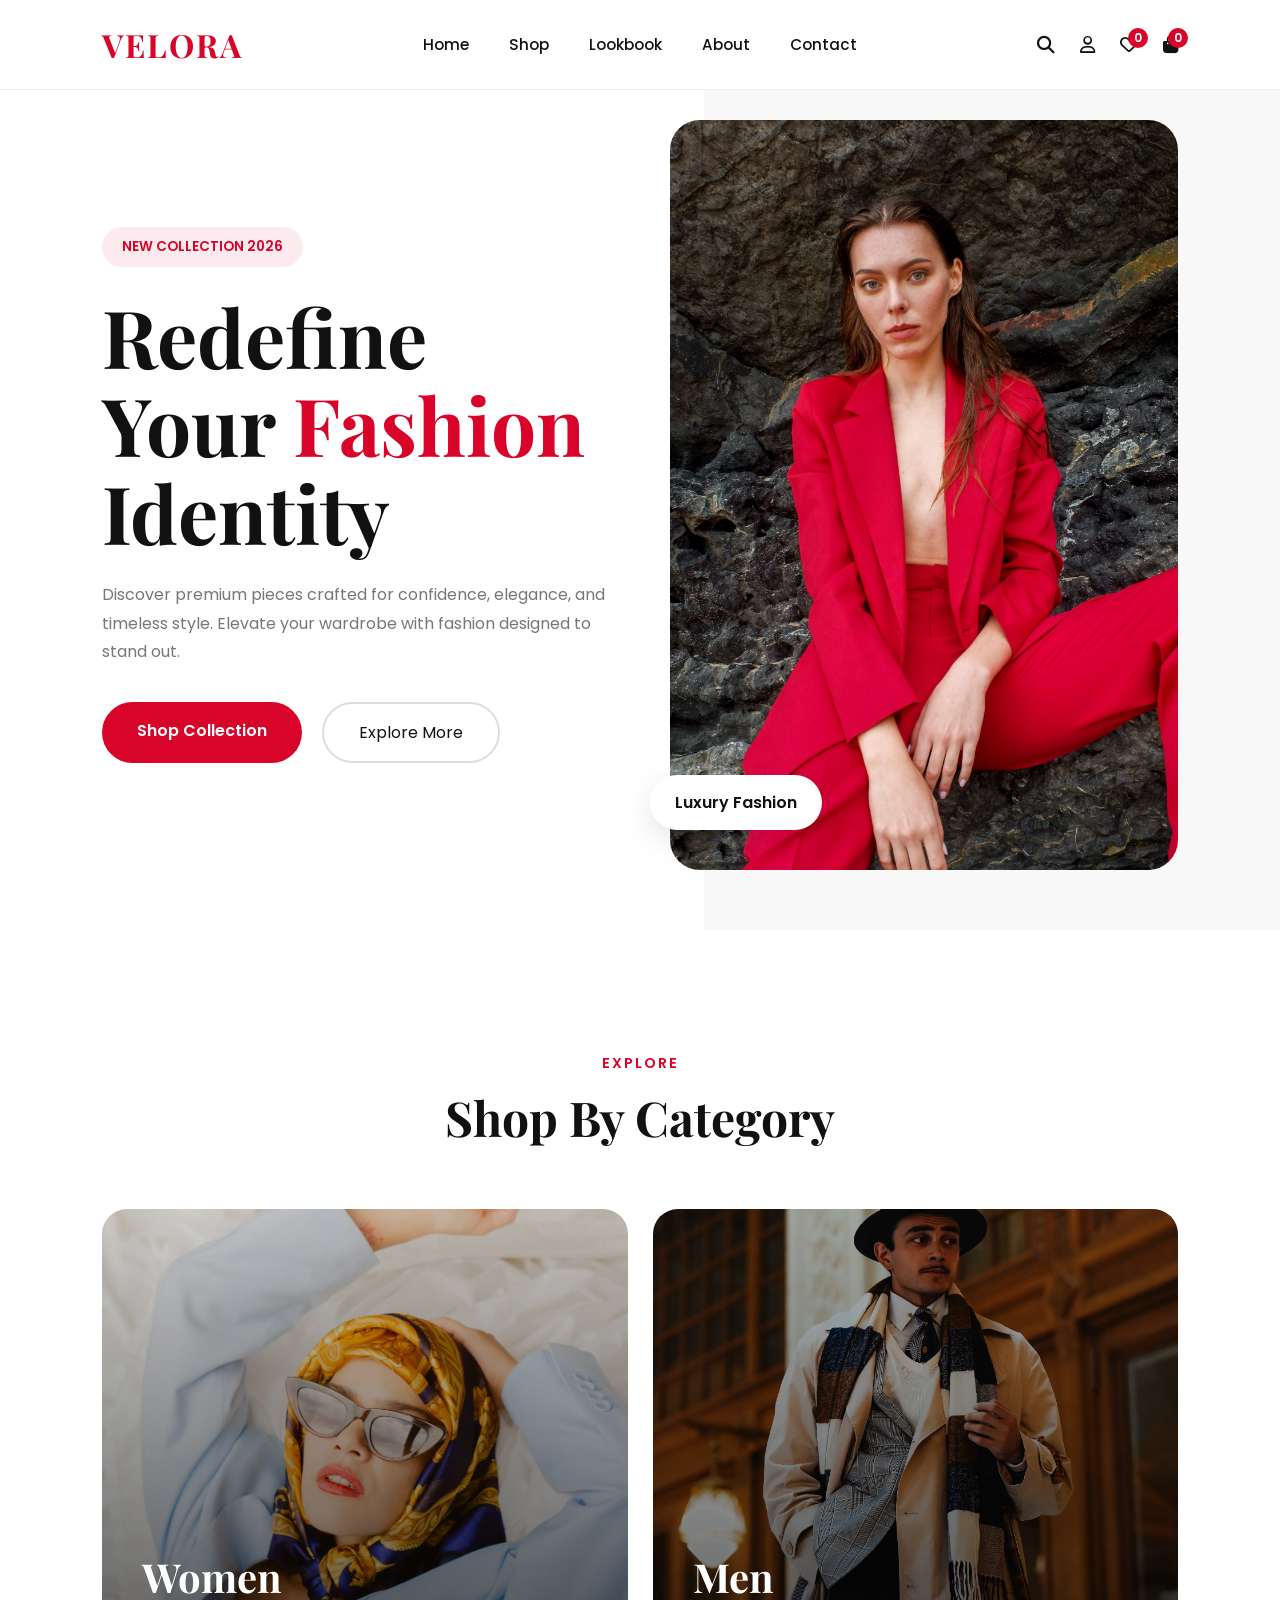
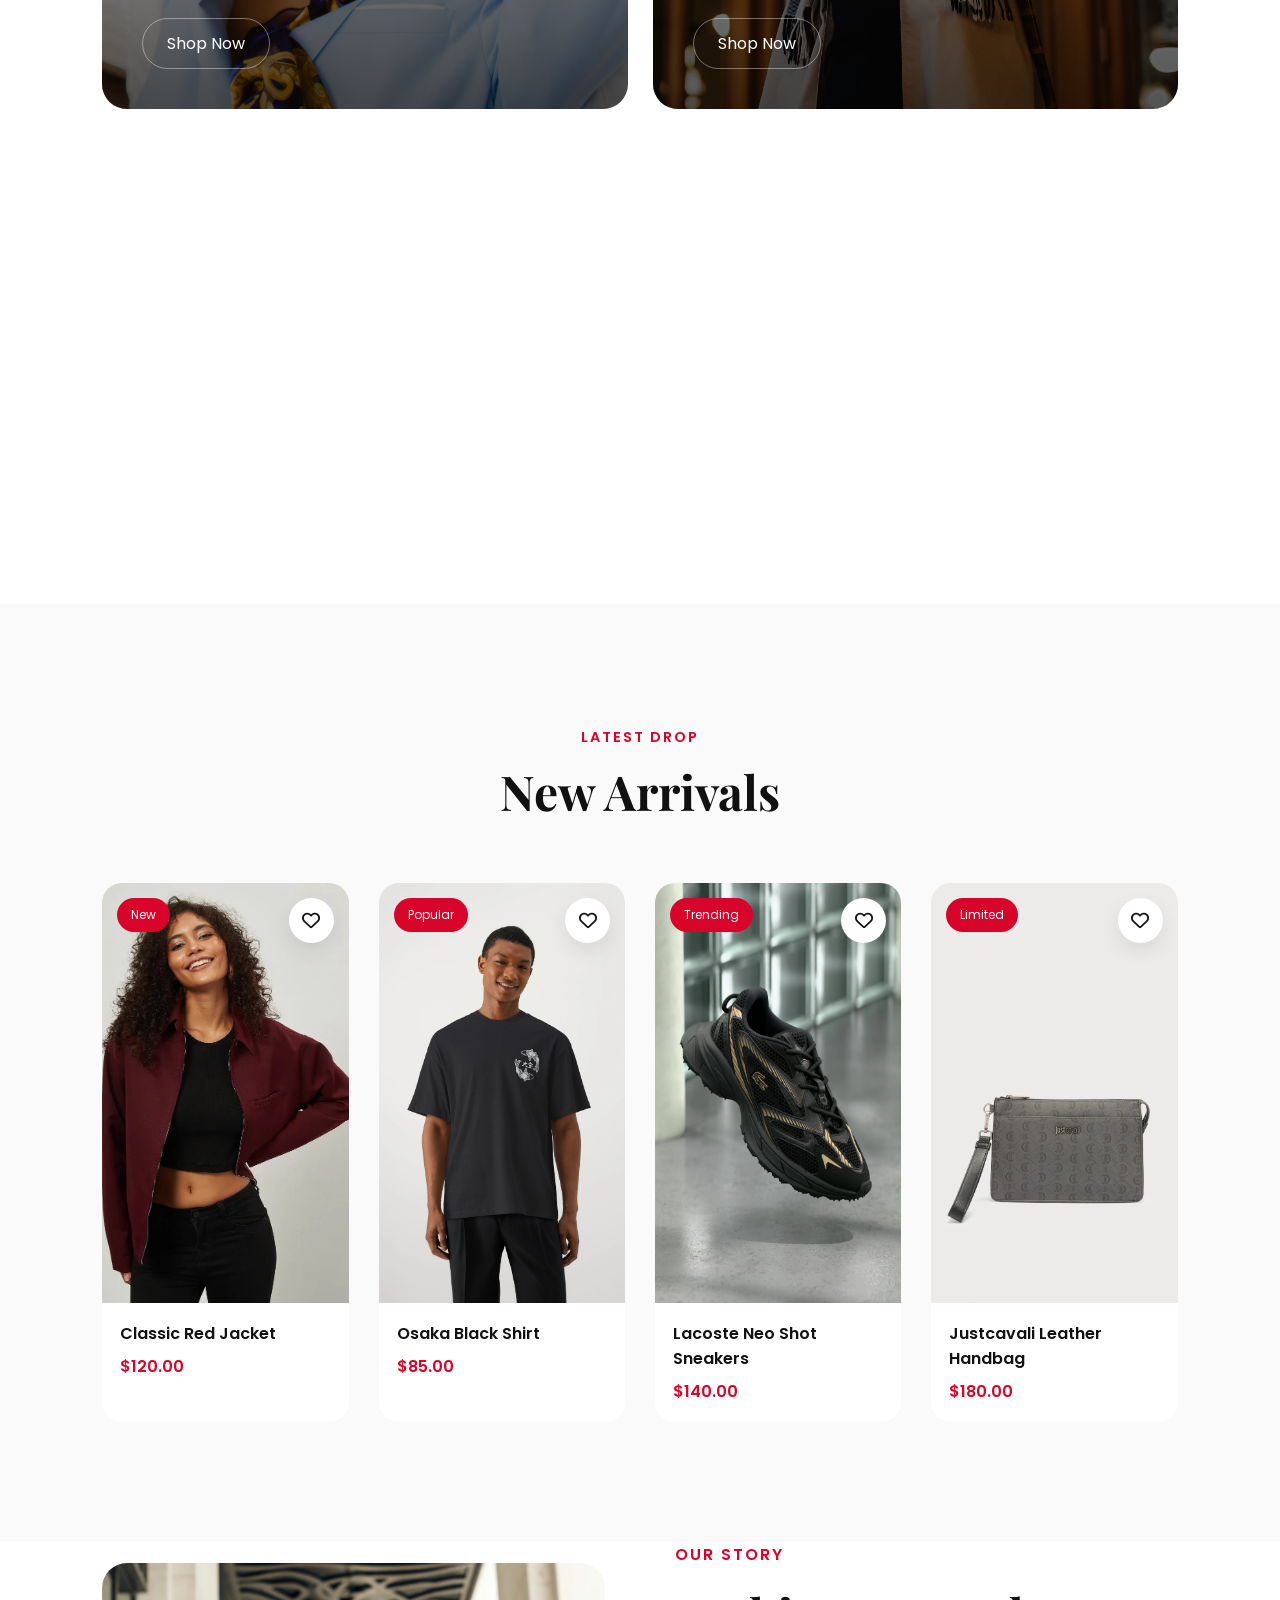
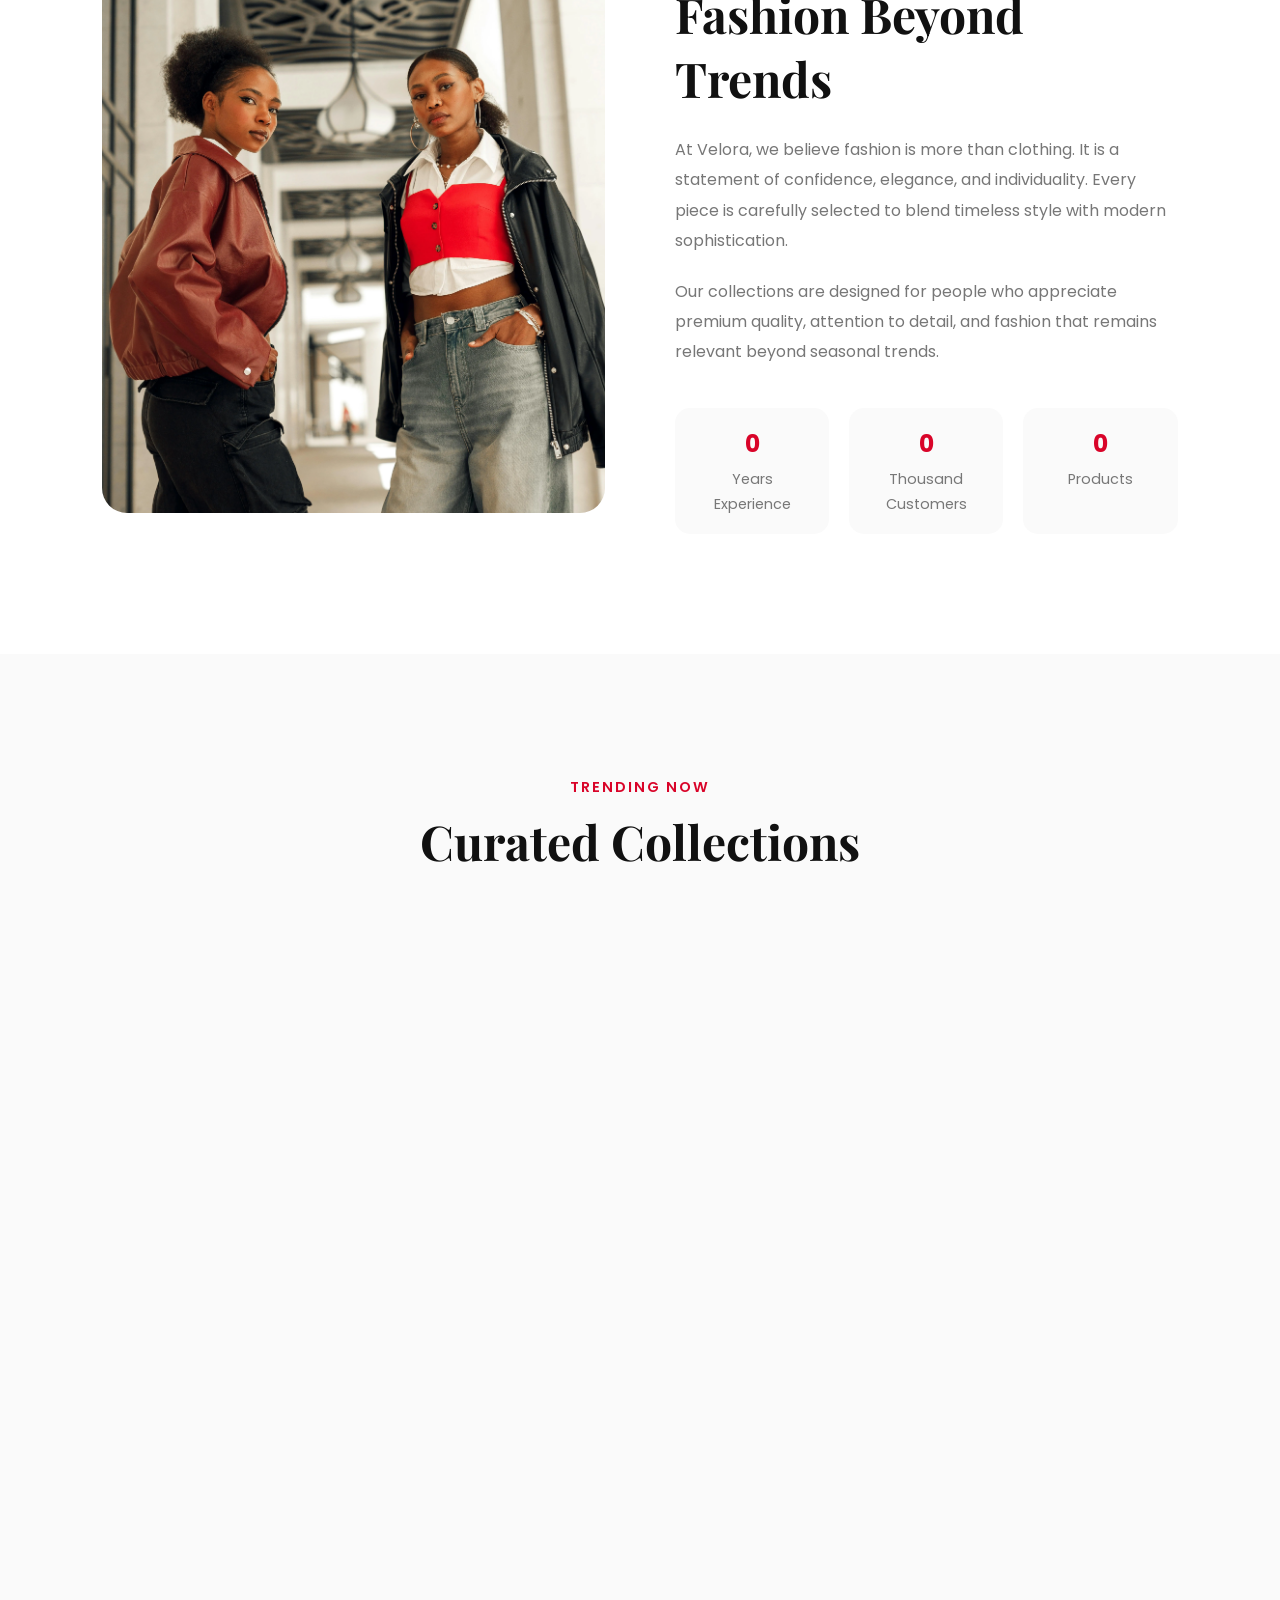
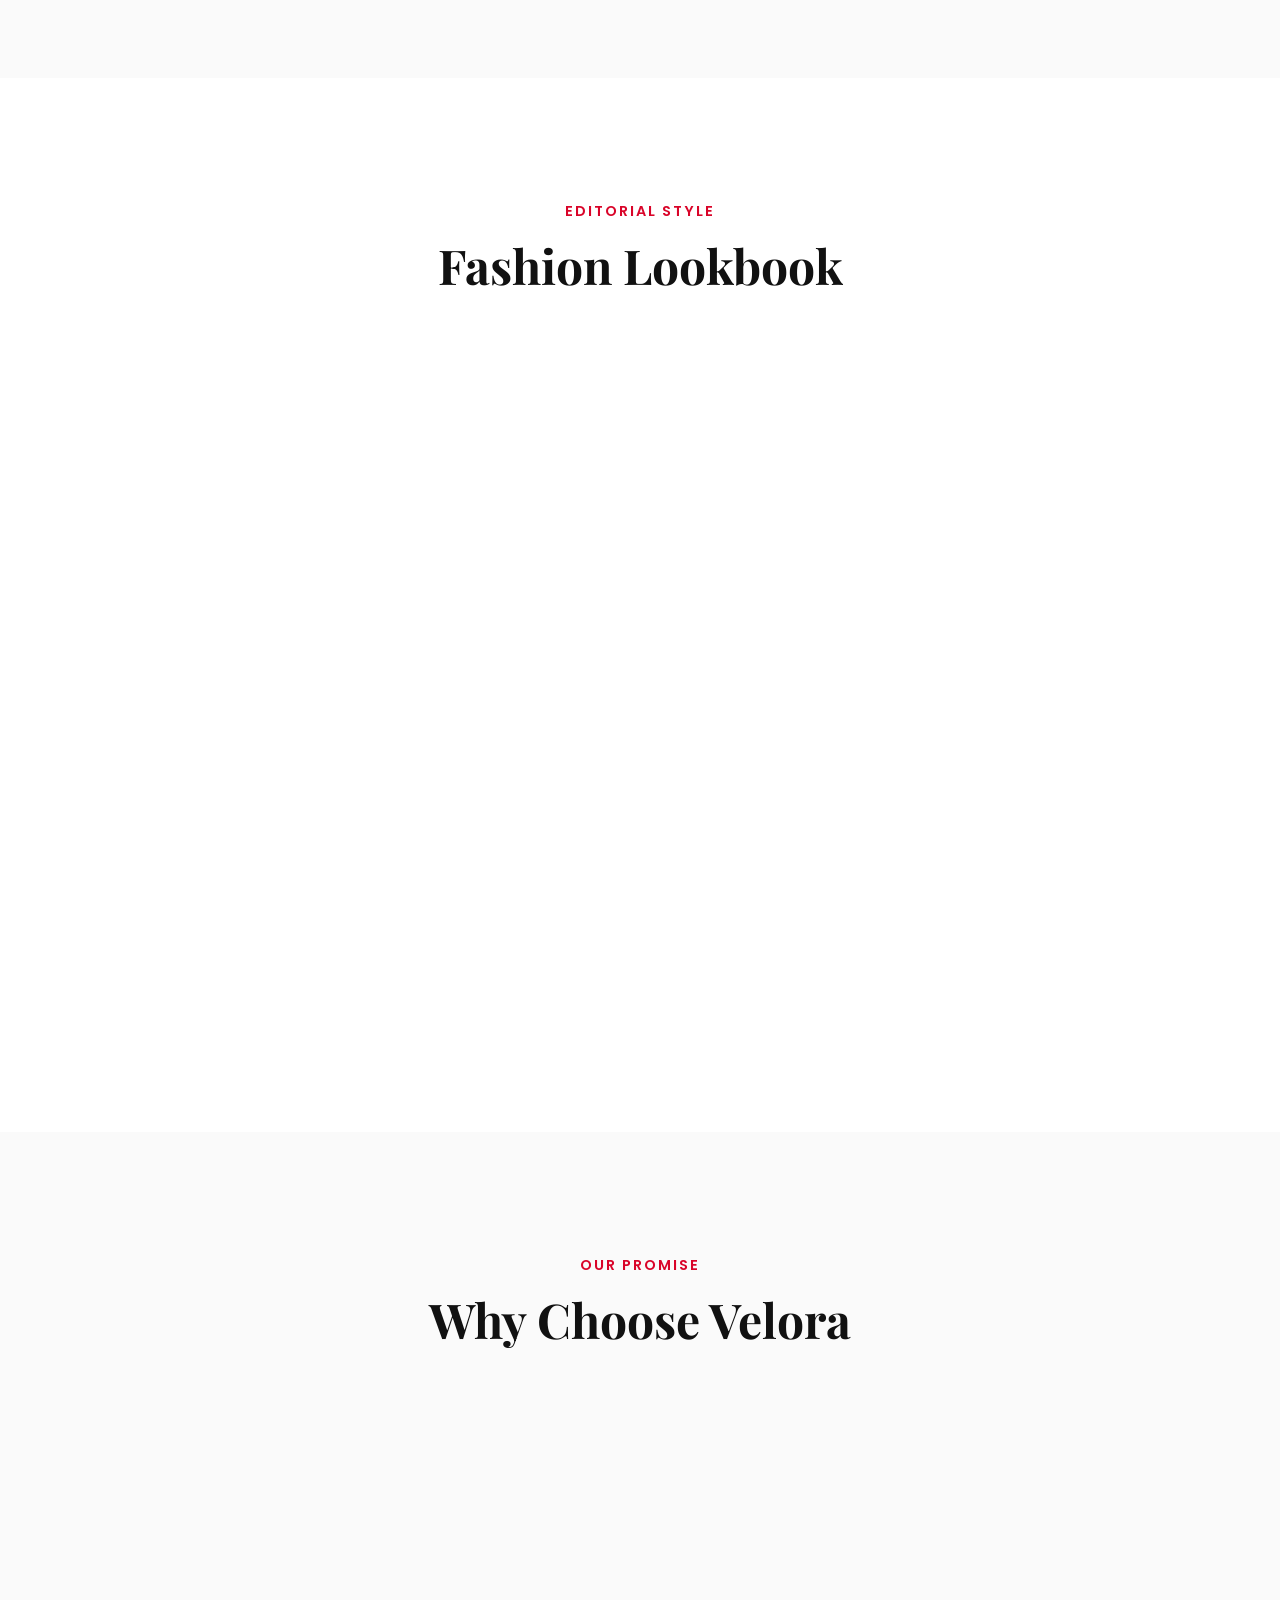
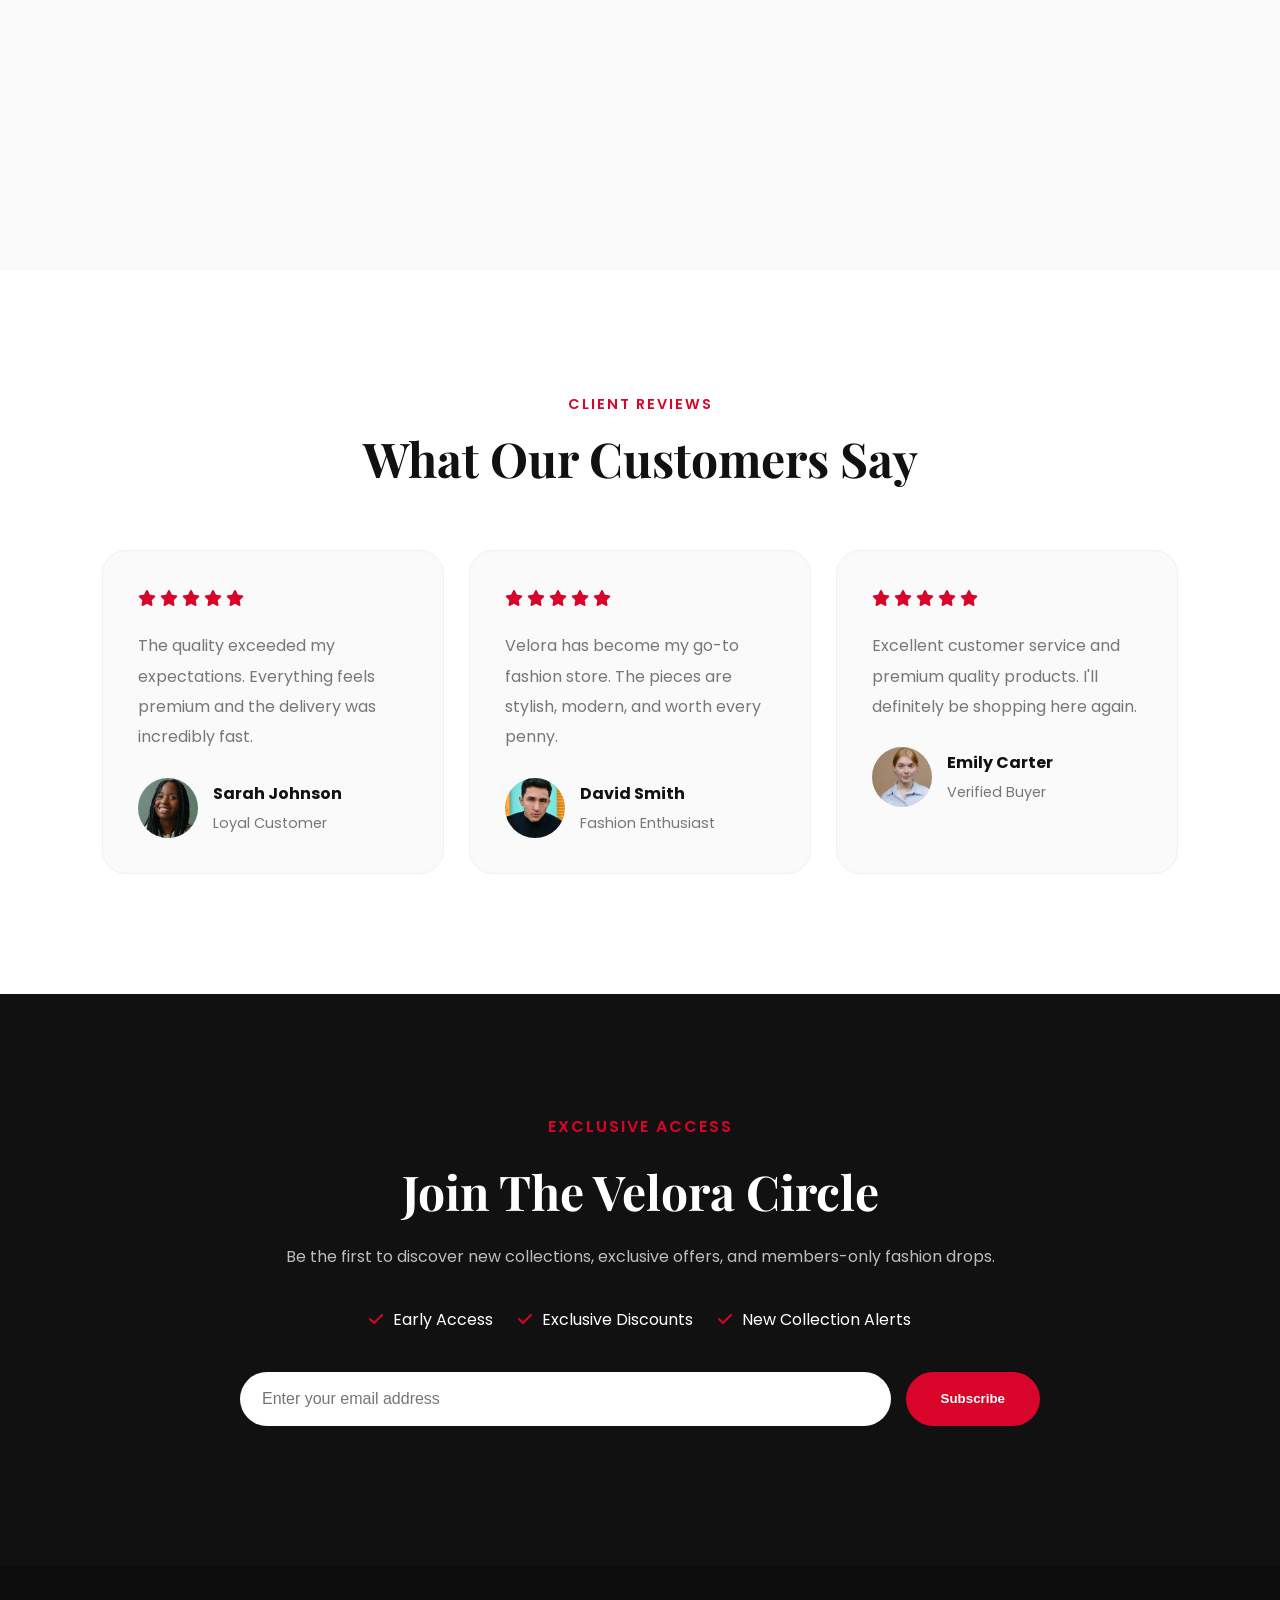
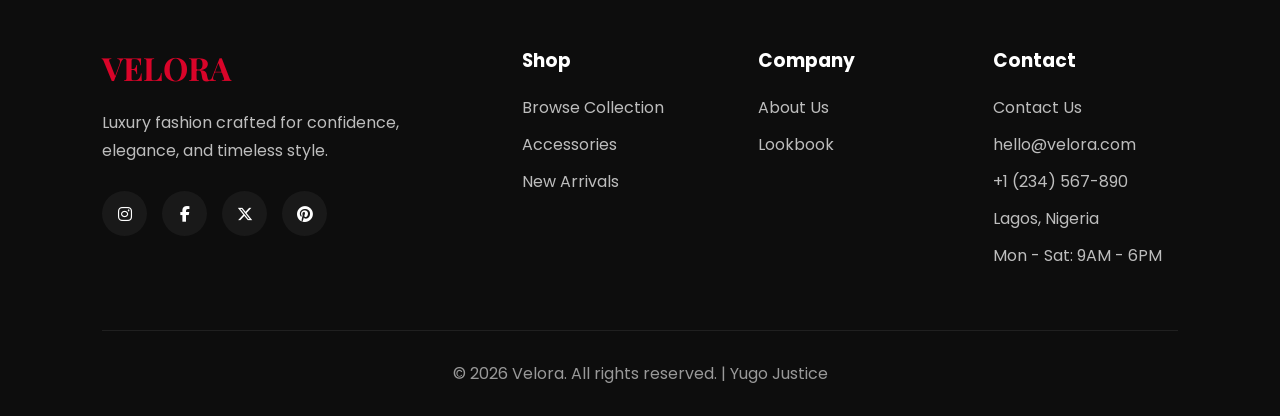
==== index.html @ 735a6b52 "first commit" ====
<!doctype html>
<html lang="en">
  <head>
    <meta charset="UTF-8" />
    <meta name="viewport" content="width=device-width, initial-scale=1.0" />

    <title>VELORA</title>

    <!-- FAVICON -->
    <link rel="icon" type="image/png" href="images/vel.png" />

    <!-- Google Fonts -->
    <link
      href="https://fonts.googleapis.com/css2?family=Playfair+Display:wght@500;700&family=Poppins:wght@300;400;500;600&display=swap"
      rel="stylesheet"
    />

    <!-- Font Awesome -->
    <link
      rel="stylesheet"
      href="https://cdnjs.cloudflare.com/ajax/libs/font-awesome/6.5.1/css/all.min.css"
    />

    <link rel="stylesheet" href="style.css" />
  </head>
  <body>
    <!-- =====================================================================================
         NAVBAR
    ===================================================================================== -->

    <nav class="navbar">
      <div class="logo">VELORA</div>

      <!-- MOBILE ACTIONS -->
      <div class="mobile-actions">
        <a href="account.html" id="mobileAccountLink">
          <i class="fa-regular fa-user"></i>
        </a>

        <a href="cart.html" class="cart-icon-wrapper">
          <i class="fa-solid fa-bag-shopping"></i>
          <span id="mobileCartCount">0</span>
        </a>

        <div class="menu-btn">
          <i class="fa-solid fa-bars"></i>
        </div>
      </div>

      <!-- NAV LINKS -->
      <ul class="nav-links">
        <li><a href="index.html">Home</a></li>

        <li><a href="shop.html">Shop</a></li>

        <li><a href="lookbook.html">Lookbook</a></li>

        <li><a href="about.html">About</a></li>

        <li><a href="contact.html">Contact</a></li>

        <!-- MOBILE ONLY ICONS -->
        <li class="mobile-icons">
          <button class="mobile-search-btn">
            <i class="fa-solid fa-search"></i>
          </button>

          <a href="wishlist.html" class="wishlist-icon-wrapper">
            <i class="fa-regular fa-heart"></i>
            <span id="mobileWishlistCount">0</span>
          </a>
        </li>
      </ul>

      <!-- DESKTOP ICONS -->
      <div class="nav-icons">
        <i class="fa-solid fa-search search-btn"></i>

        <a href="account.html" id="desktopAccountLink">
          <i class="fa-regular fa-user"></i>
        </a>

        <a href="wishlist.html" class="wishlist-icon-wrapper">
          <i class="fa-regular fa-heart"></i>

          <span id="wishlistCount">0</span>
        </a>

        <a href="cart.html" class="cart-icon-wrapper">
          <i class="fa-solid fa-bag-shopping"></i>

          <span id="desktopCartCount">0</span>
        </a>
      </div>
    </nav>

    <!-- Hero Section ----------------------------------------------------------------------------------->
    <section class="hero">
      <div class="hero-content">
        <span class="hero-tag"> NEW COLLECTION 2026 </span>

        <h1>
          Redefine Your
          <span>Fashion</span>
          Identity
        </h1>

        <p>
          Discover premium pieces crafted for confidence, elegance, and timeless
          style. Elevate your wardrobe with fashion designed to stand out.
        </p>

        <div class="hero-buttons">
          <a href="shop.html" class="shop-btn"> Shop Collection </a>

          <a href="lookbook.html" class="explore-btn"> Explore More </a>
        </div>
      </div>

      <div class="hero-image">
        <img src="images/hero.webp" alt="Fashion Model" />

        <div class="hero-badge">Luxury Fashion</div>
      </div>
    </section>

    <!-- ================================================================================================
     SHOP BY CATEGORY SECTION
=========================== -->

    <section class="categories">
      <div class="section-title">
        <span>EXPLORE</span>

        <h2>Shop By Category</h2>
      </div>

      <div class="category-grid">
        <div class="category-card large">
          <img src="images/women.webp" alt="Women" loading="lazy" />

          <div class="overlay">
            <h3>Women</h3>
            <a href="shop.html">Shop Now</a>
          </div>
        </div>

        <div class="category-card large">
          <img src="images/men.webp" alt="Men" loading="lazy" />

          <div class="overlay">
            <h3>Men</h3>
            <a href="shop.html">Shop Now</a>
          </div>
        </div>

        <div class="category-card wide">
          <img src="images/accessories.webp" alt="Accessories" loading="lazy" />

          <div class="overlay">
            <h3>Accessories</h3>
            <a href="shop.html">Discover</a>
          </div>
        </div>
      </div>
    </section>

    <!-- =========================================================================================================
     NEW ARRIVALS SECTION
=========================== -->

    <section class="new-arrivals">
      <div class="section-title">
        <span>LATEST DROP</span>

        <h2>New Arrivals</h2>
      </div>

      <div class="products-grid">
        <!-- PRODUCT 1 -->

        <div class="product-card">
          <div class="product-images">
            <span class="product-tag">New</span>

            <div
              class="wishlist"
              data-id="1"
              data-name="Classic Red Jacket"
              data-price="$120"
              data-image="images/product1.webp"
            >
              <i class="fa-regular fa-heart"></i>
            </div>

            <img src="images/product1.webp" alt="" loading="lazy" />

            <a href="product.html?id=1" class="quick-view"> Quick View </a>
          </div>

          <div class="product-info">
            <h3>Classic Red Jacket</h3>

            <p>$120.00</p>
          </div>
        </div>

        <!-- PRODUCT 2 -->

        <div class="product-card">
          <div class="product-images">
            <span class="product-tag">Popular</span>

            <div
              class="wishlist"
              data-id="2"
              data-name="Osaka Black Shirt"
              data-price="$85"
              data-image="images/product2.webp"
            >
              <i class="fa-regular fa-heart"></i>
            </div>
            <img src="images/product2.webp" alt="" loading="lazy" />

            <a href="product.html?id=2" class="quick-view"> Quick View </a>
          </div>

          <div class="product-info">
            <h3>Osaka Black Shirt</h3>

            <p>$85.00</p>
          </div>
        </div>

        <!-- PRODUCT 3 -->

        <div class="product-card">
          <div class="product-images">
            <span class="product-tag">Trending</span>

            <div
              class="wishlist"
              data-id="3"
              data-name="Lacoste Neo Shot Sneakers"
              data-price="$140"
              data-image="images/product3.webp"
            >
              <i class="fa-regular fa-heart"></i>
            </div>

            <img src="images/product3.webp" alt="" loading="lazy" />

            <a href="product.html?id=3" class="quick-view"> Quick View </a>
          </div>

          <div class="product-info">
            <h3>Lacoste Neo Shot Sneakers</h3>

            <p>$140.00</p>
          </div>
        </div>

        <!-- PRODUCT 4 -->

        <div class="product-card">
          <div class="product-images">
            <span class="product-tag">Limited</span>

            <div
              class="wishlist"
              data-id="4"
              data-name="Justcavali Leather Handbag"
              data-price="$145"
              data-image="images/product4.webp"
            >
              <i class="fa-regular fa-heart"></i>
            </div>

            <img src="images/product4.webp" alt="" loading="lazy" />

            <a href="product.html?id=4" class="quick-view"> Quick View </a>
          </div>

          <div class="product-info">
            <h3>Justcavali Leather Handbag</h3>

            <p>$180.00</p>
          </div>
        </div>
      </div>
    </section>

    <!-- ==========================================================================================================
     BRAND STORY SECTION
=========================== -->

    <section class="brand-story">
      <div class="brand-image">
        <img src="images/story.webp" alt="Brand Story" loading="lazy" />
      </div>

      <div class="brand-content">
        <span class="story-tag"> OUR STORY </span>

        <h2>Fashion Beyond Trends</h2>

        <p>
          At Velora, we believe fashion is more than clothing. It is a statement
          of confidence, elegance, and individuality. Every piece is carefully
          selected to blend timeless style with modern sophistication.
        </p>

        <p>
          Our collections are designed for people who appreciate premium
          quality, attention to detail, and fashion that remains relevant beyond
          seasonal trends.
        </p>

        <div class="story-stats">
          <div class="stat-box">
            <h3 class="counter" data-target="10">0</h3>

            <span>Years Experience</span>
          </div>

          <div class="stat-box">
            <h3 class="counter" data-target="50">0</h3>

            <span>Thousand Customers</span>
          </div>

          <div class="stat-box">
            <h3 class="counter" data-target="200">0</h3>

            <span>Products</span>
          </div>
        </div>
      </div>
    </section>

    <!-- ========================================================================================================
     TRENDING COLLECTION SECTION
=========================== -->

    <section class="trending-collection">
      <div class="section-title">
        <span>TRENDING NOW</span>

        <h2>Curated Collections</h2>
      </div>

      <div class="collection-layout">
        <!-- Large Feature -->

        <div class="collection-feature">
          <img
            src="images/collection-main.webp"
            alt="Featured Collection"
            loading="lazy"
          />

          <div class="collection-overlay">
            <span>EDITOR'S PICK</span>

            <h3>Luxury Essentials</h3>

            <p>Premium pieces crafted for timeless style.</p>

            <a href="shop.html"> Explore Collection </a>
          </div>
        </div>

        <!-- Small Card 1 -->

        <div class="collection-small">
          <img src="images/streetwear.webp" alt="Streetwear" loading="lazy" />

          <div class="small-overlay">
            <h3>Streetwear</h3>

            <!-- <a href="#">View</a> -->
          </div>
        </div>

        <!-- Small Card 2 -->

        <div class="collection-small">
          <img
            src="images/accessories-2.webp"
            alt="Accessories"
            loading="lazy"
          />

          <div class="small-overlay">
            <h3>Accessories</h3>

            <!-- <a href="#">View</a> -->
          </div>
        </div>
      </div>
    </section>

    <!-- ====================================================================================================
     FASHION LOOKBOOK SECTION
=========================== -->

    <section class="lookbook">
      <div class="section-title">
        <span>EDITORIAL STYLE</span>

        <h2>Fashion Lookbook</h2>
      </div>

      <div class="lookbook-grid">
        <!-- Large Feature -->

        <div class="lookbook-item large">
          <img src="images/lookbook1.webp" alt="Lookbook" loading="lazy" />

          <div class="lookbook-overlay">
            <span>VELORA EDITION</span>

            <h3>Bold Elegance</h3>
          </div>
        </div>

        <!-- Medium -->

        <div class="lookbook-item">
          <img src="images/lookbook2.webp" alt="Lookbook" loading="lazy" />

          <div class="lookbook-overlay">
            <h3>Modern Luxury</h3>
          </div>
        </div>

        <!-- Bottom Row -->

        <div class="lookbook-item">
          <img src="images/lookbook3.webp" alt="Lookbook" loading="lazy" />

          <div class="lookbook-overlay">
            <h3>Street Culture</h3>
          </div>
        </div>

        <div class="lookbook-item">
          <img src="images/lookbook4.webp" alt="Lookbook" loading="lazy" />

          <div class="lookbook-overlay">
            <h3>Minimal Aesthetic</h3>
          </div>
        </div>

        <div class="lookbook-item">
          <img src="images/lookbook5.webp" alt="Lookbook" loading="lazy" />

          <div class="lookbook-overlay">
            <h3>Signature Pieces</h3>
          </div>
        </div>
      </div>
    </section>

    <!-- ==================================================================================================
     WHY CHOOSE VELORA SECTION
=========================== -->

    <section class="why-choose">
      <div class="section-title">
        <span>OUR PROMISE</span>

        <h2>Why Choose Velora</h2>
      </div>

      <div class="features-grid">
        <!-- Feature 1 -->

        <div class="feature-card">
          <div class="feature-icon">
            <i class="fa-solid fa-truck-fast"></i>
          </div>

          <h3>Free Shipping</h3>

          <p>
            Enjoy free delivery on qualifying orders with fast nationwide
            shipping.
          </p>
        </div>

        <!-- Feature 2 -->

        <div class="feature-card">
          <div class="feature-icon">
            <i class="fa-solid fa-star"></i>
          </div>

          <h3>Premium Quality</h3>

          <p>
            Carefully selected materials and craftsmanship for lasting elegance.
          </p>
        </div>

        <!-- Feature 3 -->

        <div class="feature-card">
          <div class="feature-icon">
            <i class="fa-solid fa-shield-halved"></i>
          </div>

          <h3>Secure Payments</h3>

          <p>
            Protected transactions and trusted payment methods for peace of
            mind.
          </p>
        </div>

        <!-- Feature 4 -->

        <div class="feature-card">
          <div class="feature-icon">
            <i class="fa-solid fa-bolt"></i>
          </div>

          <h3>Fast Delivery</h3>

          <p>Quick processing and reliable shipping straight to your door.</p>
        </div>
      </div>
    </section>

    <!-- ======================================================================================================
     TESTIMONIALS SECTION
=========================== -->

    <section class="testimonials">
      <div class="section-title">
        <span>CLIENT REVIEWS</span>

        <h2>What Our Customers Say</h2>
      </div>

      <div class="testimonials-grid">
        <!-- Testimonial 1 -->

        <div class="testimonial-card">
          <div class="stars">
            <i class="fa-solid fa-star"></i>
            <i class="fa-solid fa-star"></i>
            <i class="fa-solid fa-star"></i>
            <i class="fa-solid fa-star"></i>
            <i class="fa-solid fa-star"></i>
          </div>

          <p>
            The quality exceeded my expectations. Everything feels premium and
            the delivery was incredibly fast.
          </p>

          <div class="customer">
            <img src="images/customer1.webp" alt="Customer" loading="lazy" />

            <div>
              <h4>Sarah Johnson</h4>

              <span>Loyal Customer</span>
            </div>
          </div>
        </div>

        <!-- Testimonial 2 -->

        <div class="testimonial-card">
          <div class="stars">
            <i class="fa-solid fa-star"></i>
            <i class="fa-solid fa-star"></i>
            <i class="fa-solid fa-star"></i>
            <i class="fa-solid fa-star"></i>
            <i class="fa-solid fa-star"></i>
          </div>

          <p>
            Velora has become my go-to fashion store. The pieces are stylish,
            modern, and worth every penny.
          </p>

          <div class="customer">
            <img src="images/customer2.webp" alt="Customer" loading="lazy" />

            <div>
              <h4>David Smith</h4>

              <span>Fashion Enthusiast</span>
            </div>
          </div>
        </div>

        <!-- Testimonial 3 -->

        <div class="testimonial-card">
          <div class="stars">
            <i class="fa-solid fa-star"></i>
            <i class="fa-solid fa-star"></i>
            <i class="fa-solid fa-star"></i>
            <i class="fa-solid fa-star"></i>
            <i class="fa-solid fa-star"></i>
          </div>

          <p>
            Excellent customer service and premium quality products. I'll
            definitely be shopping here again.
          </p>

          <div class="customer">
            <img src="images/customer3.webp" alt="Customer" loading="lazy" />

            <div>
              <h4>Emily Carter</h4>

              <span>Verified Buyer</span>
            </div>
          </div>
        </div>
      </div>
    </section>

    <!-- ========================================================================================================
     NEWSLETTER CTA SECTION
=========================== -->

    <section class="newsletter">
      <div class="newsletter-content">
        <span>EXCLUSIVE ACCESS</span>

        <h2>Join The Velora Circle</h2>

        <p>
          Be the first to discover new collections, exclusive offers, and
          members-only fashion drops.
        </p>

        <div class="newsletter-benefits">
          <div class="benefit">
            <i class="fa-solid fa-check"></i>
            Early Access
          </div>

          <div class="benefit">
            <i class="fa-solid fa-check"></i>
            Exclusive Discounts
          </div>

          <div class="benefit">
            <i class="fa-solid fa-check"></i>
            New Collection Alerts
          </div>
        </div>

        <form class="newsletter-form">
          <input type="email" placeholder="Enter your email address" required />

          <button type="submit">Subscribe</button>
        </form>

        <p class="newsletter-message"></p>
      </div>
    </section>

    <!-- ========================================================================================================
     FOOTER
=========================== -->

    <footer class="footer">
      <div class="footer-container">
        <!-- Brand -->

        <div class="footer-column">
          <h2 class="footer-logo">VELORA</h2>

          <p>
            Luxury fashion crafted for confidence, elegance, and timeless style.
          </p>

          <div class="footer-socials">
            <a href="#">
              <i class="fa-brands fa-instagram"></i>
            </a>

            <a href="#">
              <i class="fa-brands fa-facebook-f"></i>
            </a>

            <a href="#">
              <i class="fa-brands fa-x-twitter"></i>
            </a>

            <a href="#">
              <i class="fa-brands fa-pinterest"></i>
            </a>
          </div>
        </div>

        <!-- Shop -->

        <div class="footer-column">
          <h3>Shop</h3>

          <a href="shop.html">Browse Collection</a>
          <a href="shop.html">Accessories</a>
          <a href="shop.html">New Arrivals</a>
        </div>

        <!-- Company -->

        <div class="footer-column">
          <h3>Company</h3>

          <a href="about.html">About Us</a>
          <a href="lookbook.html">Lookbook</a>
        </div>

        <!-- Contact -->

        <div class="footer-column">
          <h3>Contact</h3>

          <a href="contact.html">Contact Us</a>

          <a href="mailto:hello@velora.com"> hello@velora.com </a>

          <a href="tel:+1234567890"> +1 (234) 567-890 </a>

          <a href="#"> Lagos, Nigeria </a>

          <a href="#"> Mon - Sat: 9AM - 6PM </a>
        </div>
      </div>

      <div class="footer-bottom">
        <p>© 2026 Velora. All rights reserved. | Yugo Justice</p>
      </div>
    </footer>

    <!-- =============================================================================
     BACK TO TOP BUTTON
=========================== -->

    <button class="back-to-top">
      <i class="fa-solid fa-arrow-up"></i>
    </button>

    <!-- =====================================================================================
     SEARCH OVERLAY
===================================================================================== -->

    <div class="search-overlay">
      <div class="search-overlay-content">
        <button class="close-search">
          <i class="fa-solid fa-xmark"></i>
        </button>

        <span class="search-label"> SEARCH PRODUCTS </span>

        <h2>Find Your Next Favourite Piece</h2>

        <div class="search-box">
          <i class="fa-solid fa-magnifying-glass"></i>

          <input
            type="text"
            id="searchInput"
            placeholder="Search jackets, shoes, bags..."
          />
        </div>

        <div id="searchResults" class="search-results"></div>

        <!-- POPULAR SEARCHES -->

        <div class="popular-searches">
          <h3>Popular Searches</h3>

          <div class="search-tags">
            <span class="search-tag">Jacket</span>

            <span class="search-tag">Shoes</span>

            <span class="search-tag">Bag</span>

            <span class="search-tag">Watch</span>
          </div>
        </div>
      </div>
    </div>

    <script src="products.js"></script>
    <script src="script.js"></script>
  </body>
</html>
---- style.css ----
:root {
  --primary-red: #d90429;

  --dark: #111111;

  --light: #ffffff;

  --gray: #777;

  --gold: #c9a227;
}

* {
  margin: 0;
  padding: 0;
  box-sizing: border-box;
}

html {
  scroll-behavior: smooth;
}

body {
  font-family: "Poppins", sans-serif;
  background: #ffffff;
  color: #111;
}

img {
  max-width: 100%;
  display: block;
}

a {
  text-decoration: none;
}

ul {
  list-style: none;
}

/* NAVBAR /////////////////////////////////////////////////////////////////////////////////////////////////*/

.navbar {
  width: 100%;
  height: 90px;

  display: flex;
  align-items: center;
  justify-content: space-between;

  padding: 0 8%;

  background: white;

  position: fixed;
  top: 0;
  left: 0;

  z-index: 1000;

  border-bottom: 1px solid #eee;
}

.logo {
  font-family: "Playfair Display", serif;
  font-size: 2rem;
  font-weight: 700;

  color: var(--primary-red);

  letter-spacing: 2px;

  text-decoration: none;
}

.nav-links {
  display: flex;
  gap: 40px;
}

.nav-links a {
  color: var(--dark);

  font-size: 0.95rem;

  font-weight: 500;

  transition: 0.3s;
}

.nav-links a:hover {
  color: var(--primary-red);
}

.nav-icons {
  display: flex;
  gap: 25px;

  font-size: 1.1rem;

  cursor: pointer;
}

.nav-icons i {
  transition: 0.3s;
}

.nav-icons i:hover {
  color: var(--primary-red);
}

.menu-btn {
  display: none;
  font-size: 1.5rem;
  cursor: pointer;
}

.mobile-actions {
  display: none;
}

.mobile-only {
  display: none;
}

.mobile-icons {
  display: none;
}

@media (max-width: 768px) {
  .nav-icons {
    display: none !important;
  }
  .menu-btn {
    display: block;
  }

  .mobile-actions {
    display: flex;
    align-items: center;
    gap: 20px;
    /* font-size: 1.1rem; */
  }

  .mobile-actions a {
    color: var(--dark);
    position: relative;
  }

  .mobile-icons {
    display: flex;
    justify-content: center;
    gap: 25px;
    margin-top: 20px;
  }

  .nav-links {
    position: absolute;
    top: 90px;
    left: -100%;

    width: 100%;
    background: white;

    flex-direction: column;
    text-align: center;

    padding: 30px 0;

    transition: 0.4s;
  }

  .nav-links.active {
    left: 0;
  }

  .mobile-only {
    display: block;
  }
}

/* ==================================================================================================
   NAVBAR SCROLL STATE
========================== */

.navbar.scrolled {
  height: 80px;

  box-shadow: 0 8px 25px rgba(0, 0, 0, 0.08);

  background: rgba(255, 255, 255, 0.96);

  backdrop-filter: blur(10px);
}

/* mobile menu icons /////////////////////////////////////////////////////////////////////////////////////// */

.mobile-icons {
  display: none;
}

@media (max-width: 768px) {
  .mobile-icons {
    display: flex;

    justify-content: center;

    align-items: center;

    gap: 25px;

    margin-top: 25px;

    padding-top: 20px;

    border-top: 1px solid #eee;
  }

  .mobile-icons a,
  .mobile-icons i {
    font-size: 1.2rem;

    color: var(--dark);
  }

  .mobile-icons a:hover,
  .mobile-icons i:hover {
    color: var(--primary-red);
  }

  .mobile-icons .wishlist-icon-wrapper {
    position: relative;
  }

  .mobile-icons span {
    position: absolute;

    top: -8px;

    right: -10px;

    width: 18px;

    height: 18px;

    border-radius: 50%;

    background: var(--primary-red);

    color: white;

    font-size: 0.7rem;

    display: flex;

    align-items: center;

    justify-content: center;
  }
}

/* HERO SECTION //////////////////////////////////////////////////////////////////////////////////////*/

.hero {
  min-height: 100vh;

  display: grid;
  grid-template-columns: 1fr 1fr;

  align-items: center;

  padding: 120px 8% 60px;

  gap: 60px;

  background: linear-gradient(to right, #ffffff 55%, #f8f8f8 45%);
}

.hero-content {
  animation: fadeLeft 1s ease;
}

.hero-tag {
  display: inline-block;

  padding: 10px 20px;

  background: rgba(217, 4, 41, 0.08);

  color: var(--primary-red);

  font-size: 0.85rem;

  font-weight: 600;

  border-radius: 30px;

  margin-bottom: 25px;
}

.hero-content h1 {
  font-family: "Playfair Display", serif;

  font-size: 5rem;

  line-height: 1.1;

  margin-bottom: 25px;

  color: var(--dark);
}

.hero-content h1 span {
  color: var(--primary-red);
}

.hero-content p {
  font-size: 1rem;

  color: var(--gray);

  max-width: 550px;

  line-height: 1.8;

  margin-bottom: 35px;
}

.hero-buttons {
  display: flex;
  gap: 20px;
}

.shop-btn {
  background: var(--primary-red);

  color: white;

  padding: 16px 35px;

  border-radius: 50px;

  font-weight: 600;

  transition: 0.3s;
}

.shop-btn:hover {
  transform: translateY(-4px);

  box-shadow: 0 10px 30px rgba(217, 4, 41, 0.25);
}

.explore-btn {
  padding: 16px 35px;

  border: 2px solid #ddd;

  color: var(--dark);

  border-radius: 50px;

  transition: 0.3s;
}

.explore-btn:hover {
  border-color: var(--primary-red);

  color: var(--primary-red);
}

.hero-image {
  position: relative;

  display: flex;
  justify-content: center;

  animation: fadeRight 1s ease;
}

.hero-image img {
  width: 100%;

  max-width: 550px;

  height: 750px;

  object-fit: cover;

  border-radius: 30px;
}

.hero-badge {
  position: absolute;

  bottom: 40px;
  left: -20px;

  background: white;

  padding: 15px 25px;

  border-radius: 50px;

  font-weight: 600;

  box-shadow: 0 10px 30px rgba(0, 0, 0, 0.1);
}

@keyframes fadeLeft {
  from {
    opacity: 0;
    transform: translateX(-60px);
  }

  to {
    opacity: 1;
    transform: translateX(0);
  }
}

@keyframes fadeRight {
  from {
    opacity: 0;
    transform: translateX(60px);
  }

  to {
    opacity: 1;
    transform: translateX(0);
  }
}

/* RESPONSIVE */

@media (max-width: 991px) {
  .hero {
    grid-template-columns: 1fr;
    text-align: center;
  }

  .hero-content {
    order: 2;
  }

  .hero-image {
    order: 1;
  }

  .hero-content p {
    margin: auto;
    margin-bottom: 35px;
  }

  .hero-buttons {
    justify-content: center;
  }

  .hero-content h1 {
    font-size: 4rem;
  }

  .hero-image img {
    height: 600px;
  }
}

@media (max-width: 768px) {
  .hero {
    padding-top: 130px;
  }

  .hero-content h1 {
    font-size: 3rem;
  }

  .hero-image img {
    height: 500px;
  }

  .hero-buttons {
    flex-direction: column;
  }

  .shop-btn,
  .explore-btn {
    width: 100%;
  }
}

/* ===============================================================================================================
   SHOP BY CATEGORY SECTION
========================== */

.categories {
  padding: 120px 8%;

  background: #fff;
}

.section-title {
  text-align: center;

  margin-bottom: 60px;
}

.section-title span {
  color: var(--primary-red);

  font-size: 0.9rem;

  font-weight: 600;

  letter-spacing: 2px;
}

.section-title h2 {
  font-family: "Playfair Display", serif;

  font-size: 3rem;

  margin-top: 10px;

  color: var(--dark);
}

.category-grid {
  display: grid;

  grid-template-columns: repeat(2, 1fr);

  gap: 25px;
}

.category-card {
  position: relative;

  overflow: hidden;

  border-radius: 25px;

  cursor: pointer;
}

.category-card.large {
  height: 500px;
}

.category-card.wide {
  grid-column: span 2;

  height: 350px;
}

.category-card img {
  width: 100%;

  height: 100%;

  object-fit: cover;

  transition: 0.7s ease;
}

.category-card:hover img {
  transform: scale(1.08);
}

.overlay {
  position: absolute;

  inset: 0;

  background: linear-gradient(to top, rgba(0, 0, 0, 0.65), rgba(0, 0, 0, 0.15));

  display: flex;

  flex-direction: column;

  justify-content: flex-end;

  padding: 40px;
}

.overlay h3 {
  color: #fff;

  font-family: "Playfair Display", serif;

  font-size: 2.5rem;

  margin-bottom: 15px;
}

.overlay a {
  width: max-content;

  color: white;

  border: 1px solid rgba(255, 255, 255, 0.4);

  padding: 12px 24px;

  border-radius: 40px;

  transition: 0.3s;
}

.overlay a:hover {
  background: white;

  color: var(--primary-red);
}

/* RESPONSIVE */

@media (max-width: 991px) {
  .category-grid {
    grid-template-columns: 1fr;
  }

  .category-card.wide {
    grid-column: span 1;
  }

  .category-card.large,
  .category-card.wide {
    height: 400px;
  }
}

@media (max-width: 768px) {
  .categories {
    padding: 90px 5%;
  }

  .section-title h2 {
    font-size: 2.2rem;
  }

  .overlay {
    padding: 25px;
  }

  .overlay h3 {
    font-size: 2rem;
  }
}

.hidden {
  opacity: 0;

  transform: translateY(60px);

  transition: 0.8s ease;
}

.show {
  opacity: 1;

  transform: translateY(0);
}

/* ================================================================================================================
   NEW ARRIVALS SECTION
========================== */

.new-arrivals {
  padding: 120px 8%;

  background: #fafafa;
}

.products-grid {
  display: grid;

  grid-template-columns: repeat(4, 1fr);

  gap: 30px;
}

.product-card {
  background: white;

  border-radius: 24px;

  overflow: hidden;

  transition: 0.35s ease;
}

.product-card:hover {
  transform: translateY(-8px);
}

.product-image,
.product-images {
  position: relative;

  overflow: hidden;
}

.product-image,
.product-images img {
  width: 100%;

  height: 420px;

  object-fit: cover;

  transition: 0.5s ease;
}

.product-card:hover img {
  transform: scale(1.05);
}

.product-tag {
  position: absolute;

  top: 15px;
  left: 15px;

  background: var(--primary-red);

  color: white;

  padding: 8px 14px;

  border-radius: 30px;

  font-size: 0.75rem;

  z-index: 2;
}

.wishlist {
  position: absolute;

  top: 15px;
  right: 15px;

  width: 42px;
  height: 42px;

  background: white;

  border-radius: 50%;

  display: flex;
  align-items: center;
  justify-content: center;

  cursor: pointer;

  z-index: 2;
}

.quick-view {
  position: absolute;

  left: 50%;
  bottom: 20px;

  transform: translateX(-50%) translateY(30px);

  opacity: 0;

  border: none;

  background: white;

  padding: 12px 22px;

  border-radius: 40px;

  font-weight: 600;

  cursor: pointer;

  transition: 0.3s;

  text-decoration: none;
  color: var(--dark);
}

.quick-view:visited {
  color: var(--dark);
}

.product-card:hover .quick-view {
  opacity: 1;

  transform: translateX(-50%) translateY(0);
}

.product-info {
  padding: 22px;
}

.product-info h3 {
  margin-bottom: 10px;

  font-size: 1rem;

  font-weight: 600;
}

.product-info p {
  color: var(--primary-red);

  font-weight: 700;
}

/* TABLET */

@media (max-width: 1100px) {
  .products-grid {
    grid-template-columns: repeat(2, 1fr);
  }
}

/* MOBILE */

@media (max-width: 768px) {
  .new-arrivals {
    padding: 90px 5%;
  }

  .products-grid {
    grid-template-columns: 1fr;
  }

  .product-image,
  .product-images img {
    height: 380px;
  }
}

/* ==================================================================================================================
   BRAND STORY SECTION
========================== */

.brand-story {
  padding: 120px 8%;

  display: grid;

  grid-template-columns: 1fr 1fr;

  gap: 70px;

  align-items: center;

  background: white;
}

.brand-image {
  overflow: hidden;

  border-radius: 25px;
}

.brand-image img {
  width: 100%;

  height: 550px;

  object-fit: cover;

  transition: 0.6s ease;
}

.brand-image:hover img {
  transform: scale(1.04);
}

.story-tag {
  display: inline-block;

  color: var(--primary-red);

  font-weight: 600;

  letter-spacing: 2px;

  margin-bottom: 15px;
}

.brand-content h2 {
  font-family: "Playfair Display", serif;

  font-size: 3rem;

  margin-bottom: 25px;

  color: var(--dark);
}

.brand-content p {
  color: var(--gray);

  line-height: 1.9;

  margin-bottom: 20px;
}

.story-stats {
  display: grid;

  grid-template-columns: repeat(3, 1fr);

  gap: 20px;

  margin-top: 40px;
}

.stat-box {
  text-align: center;

  padding: 25px;

  background: #fafafa;

  border-radius: 20px;

  transition: 0.3s;
}

.stat-box:hover {
  transform: translateY(-5px);
}

.stat-box h3 {
  font-size: 2rem;

  color: var(--primary-red);

  margin-bottom: 10px;
}

.stat-box span {
  font-size: 0.9rem;

  color: var(--gray);
}

/* TABLET */

@media (max-width: 991px) {
  .brand-story {
    grid-template-columns: 1fr;

    gap: 50px;
  }

  .brand-content {
    text-align: center;
  }
}

/* MOBILE */

@media (max-width: 768px) {
  .brand-story {
    padding: 90px 5%;
  }

  .brand-content h2 {
    font-size: 2.3rem;
  }

  .brand-image img {
    height: 400px;
  }

  .story-stats {
    grid-template-columns: 1fr;
  }
}

/* ============================================================================================================
   TRENDING COLLECTION SECTION
========================== */

.trending-collection {
  padding: 120px 8%;

  background: #fafafa;
}

.collection-layout {
  display: grid;

  grid-template-columns: 2fr 1fr;

  grid-template-rows: repeat(2, 300px);

  gap: 25px;
}

.collection-feature {
  grid-row: span 2;

  position: relative;

  overflow: hidden;

  border-radius: 30px;
}

.collection-feature img {
  width: 100%;

  height: 100%;

  object-fit: cover;

  transition: 0.7s ease;
}

.collection-feature:hover img {
  transform: scale(1.05);
}

.collection-small {
  position: relative;

  overflow: hidden;

  border-radius: 25px;
}

.collection-small img {
  width: 100%;

  height: 100%;

  object-fit: cover;

  transition: 0.6s ease;
}

.collection-small:hover img {
  transform: scale(1.08);
}

.collection-overlay {
  position: absolute;

  inset: 0;

  background: linear-gradient(to top, rgba(0, 0, 0, 0.75), rgba(0, 0, 0, 0.15));

  display: flex;

  flex-direction: column;

  justify-content: flex-end;

  padding: 50px;
}

.collection-overlay span {
  color: var(--primary-red);

  font-weight: 600;

  margin-bottom: 10px;
}

.collection-overlay h3 {
  font-family: "Playfair Display", serif;

  font-size: 3rem;

  color: white;

  margin-bottom: 15px;
}

.collection-overlay p {
  color: #ddd;

  max-width: 400px;

  margin-bottom: 25px;

  line-height: 1.7;
}

.collection-overlay a {
  width: max-content;

  background: white;

  color: var(--dark);

  padding: 14px 28px;

  border-radius: 40px;

  font-weight: 600;

  transition: 0.3s;
}

.collection-overlay a:hover {
  background: var(--primary-red);

  color: white;
}

.small-overlay {
  position: absolute;

  inset: 0;

  background: linear-gradient(to top, rgba(0, 0, 0, 0.75), rgba(0, 0, 0, 0.2));

  display: flex;

  flex-direction: column;

  justify-content: flex-end;

  padding: 30px;
}

.small-overlay h3 {
  color: white;

  font-family: "Playfair Display", serif;

  font-size: 1.8rem;

  margin-bottom: 12px;
}

.small-overlay a {
  color: white;

  width: max-content;

  border-bottom: 2px solid white;

  padding-bottom: 4px;
}

/* TABLET */

@media (max-width: 991px) {
  .collection-layout {
    grid-template-columns: 1fr;

    grid-template-rows: auto;
  }

  .collection-feature {
    height: 500px;

    grid-row: auto;
  }

  .collection-small {
    height: 300px;
  }
}

/* MOBILE */

@media (max-width: 768px) {
  .trending-collection {
    padding: 90px 5%;
  }

  .collection-feature {
    height: 420px;
  }

  .collection-overlay {
    padding: 30px;
  }

  .collection-overlay h3 {
    font-size: 2.2rem;
  }

  .collection-small {
    height: 250px;
  }
}

/* =====================================================================================================
   FASHION LOOKBOOK SECTION
========================== */

.lookbook {
  padding: 120px 8%;

  background: white;
}

.lookbook-grid {
  display: grid;

  grid-template-columns: repeat(3, 1fr);

  grid-template-rows: 350px 280px;

  gap: 25px;
}

.lookbook-item {
  position: relative;

  overflow: hidden;

  border-radius: 25px;

  cursor: pointer;
}

.lookbook-item.large {
  grid-column: span 2;

  grid-row: span 1;
}

.lookbook-item img {
  width: 100%;

  height: 100%;

  object-fit: cover;

  transition: 0.7s ease;
}

.lookbook-item:hover img {
  transform: scale(1.08);
}

.lookbook-overlay {
  position: absolute;

  inset: 0;

  background: linear-gradient(to top, rgba(0, 0, 0, 0.75), rgba(0, 0, 0, 0.1));

  display: flex;

  flex-direction: column;

  justify-content: flex-end;

  padding: 30px;
}

.lookbook-overlay span {
  color: var(--primary-red);

  font-size: 0.85rem;

  font-weight: 600;

  margin-bottom: 8px;

  letter-spacing: 1px;
}

.lookbook-overlay h3 {
  color: white;

  font-family: "Playfair Display", serif;

  font-size: 2rem;
}

/* TABLET */

@media (max-width: 991px) {
  .lookbook-grid {
    grid-template-columns: 1fr 1fr;

    grid-template-rows: auto;
  }

  .lookbook-item.large {
    grid-column: span 2;

    height: 400px;
  }

  .lookbook-item {
    height: 300px;
  }
}

/* MOBILE */

@media (max-width: 768px) {
  .lookbook {
    padding: 90px 5%;
  }

  .lookbook-grid {
    grid-template-columns: 1fr;
  }

  .lookbook-item.large {
    grid-column: span 1;
  }

  .lookbook-item,
  .lookbook-item.large {
    height: 320px;
  }

  .lookbook-overlay h3 {
    font-size: 1.7rem;
  }
}

/* ==============================================================================================================
   WHY CHOOSE VELORA SECTION
========================== */

.why-choose {
  padding: 120px 8%;

  background: #fafafa;
}

.features-grid {
  display: grid;

  grid-template-columns: repeat(4, 1fr);

  gap: 25px;
}

.feature-card {
  background: white;

  padding: 40px 30px;

  border-radius: 24px;

  text-align: center;

  transition: 0.35s ease;

  border: 1px solid #f1f1f1;
}

.feature-card:hover {
  transform: translateY(-8px);

  box-shadow: 0 20px 40px rgba(0, 0, 0, 0.06);
}

.feature-icon {
  width: 80px;
  height: 80px;

  margin: 0 auto 25px;

  border-radius: 50%;

  background: rgba(217, 4, 41, 0.08);

  display: flex;

  align-items: center;

  justify-content: center;
}

.feature-icon i {
  font-size: 1.8rem;

  color: var(--primary-red);
}

.feature-card h3 {
  margin-bottom: 15px;

  font-size: 1.2rem;
}

.feature-card p {
  color: var(--gray);

  line-height: 1.8;

  font-size: 0.95rem;
}

/* TABLET */

@media (max-width: 991px) {
  .features-grid {
    grid-template-columns: repeat(2, 1fr);
  }
}

/* MOBILE */

@media (max-width: 768px) {
  .why-choose {
    padding: 90px 5%;
  }

  .features-grid {
    grid-template-columns: 1fr;
  }
}
/* ========================================================================================================
   TESTIMONIALS SECTION
========================== */

.testimonials {
  padding: 120px 8%;

  background: white;
}

.testimonials-grid {
  display: grid;

  grid-template-columns: repeat(3, 1fr);

  gap: 25px;
}

.testimonial-card {
  background: #fafafa;

  padding: 35px;

  border-radius: 24px;

  transition: 0.35s ease;

  border: 1px solid #f1f1f1;
}

.testimonial-card:hover {
  transform: translateY(-8px);

  box-shadow: 0 20px 40px rgba(0, 0, 0, 0.06);
}

.stars {
  margin-bottom: 20px;
}

.stars i {
  color: var(--primary-red);
}

.testimonial-card p {
  line-height: 1.9;

  color: var(--gray);

  margin-bottom: 25px;
}

.customer {
  display: flex;

  align-items: center;

  gap: 15px;
}

.customer img {
  width: 60px;
  height: 60px;

  border-radius: 50%;

  object-fit: cover;
}

.customer h4 {
  margin-bottom: 4px;
}

.customer span {
  font-size: 0.9rem;

  color: var(--gray);
}

/* TABLET */

@media (max-width: 991px) {
  .testimonials-grid {
    grid-template-columns: 1fr;
  }
}

/* MOBILE */

@media (max-width: 768px) {
  .testimonials {
    padding: 90px 5%;
  }

  .testimonial-card {
    padding: 25px;
  }
}

/* ============================================================================================================
   NEWSLETTER CTA SECTION
========================== */

.newsletter {
  padding: 120px 8%;

  background: var(--dark);
}

.newsletter-content {
  max-width: 800px;

  margin: auto;

  text-align: center;
}

.newsletter-content span {
  color: var(--primary-red);

  font-weight: 600;

  letter-spacing: 2px;
}

.newsletter-content h2 {
  font-family: "Playfair Display", serif;

  font-size: 3rem;

  color: white;

  margin: 20px 0;
}

.newsletter-content p {
  color: #bdbdbd;

  line-height: 1.8;
}

.newsletter-benefits {
  display: flex;

  justify-content: center;

  flex-wrap: wrap;

  gap: 25px;

  margin: 35px 0;
}

.benefit {
  color: white;

  display: flex;

  align-items: center;

  gap: 10px;
}

.benefit i {
  color: var(--primary-red);
}

.newsletter-form {
  display: flex;

  gap: 15px;

  margin-top: 40px;
}

.newsletter-form input {
  flex: 1;

  border: none;

  outline: none;

  padding: 18px 22px;

  border-radius: 50px;

  font-size: 1rem;
}

.newsletter-form button {
  border: none;

  background: var(--primary-red);

  color: white;

  padding: 18px 35px;

  border-radius: 50px;

  cursor: pointer;

  font-weight: 600;

  transition: 0.3s;
}

.newsletter-form button:hover {
  transform: translateY(-3px);
}

.newsletter-message {
  margin-top: 20px;

  color: #fff;
}

/* TABLET */

@media (max-width: 991px) {
  .newsletter-form {
    flex-direction: column;
  }

  .newsletter-form button {
    width: 100%;
  }
}

/* MOBILE */

@media (max-width: 768px) {
  .newsletter {
    padding: 90px 5%;
  }

  .newsletter-content h2 {
    font-size: 2.2rem;
  }
}

/* ===============================================================================================================
   FOOTER
========================== */

.footer {
  background: #0d0d0d;

  padding: 80px 8% 30px;
}

.footer-container {
  display: grid;

  grid-template-columns: 2fr 1fr 1fr 1fr;

  gap: 50px;

  padding-bottom: 50px;

  border-bottom: 1px solid rgba(255, 255, 255, 0.08);
}

.footer-logo {
  font-family: "Playfair Display", serif;

  color: var(--primary-red);

  font-size: 2rem;

  margin-bottom: 20px;
}

.footer-column p {
  color: #bdbdbd;

  line-height: 1.8;

  max-width: 350px;
}

.footer-column h3 {
  color: white;

  margin-bottom: 20px;
}

.footer-column a {
  display: block;

  color: #bdbdbd;

  margin-bottom: 12px;

  transition: 0.3s;
}

.footer-column a:hover {
  color: var(--primary-red);

  transform: translateX(5px);
}

.footer-socials {
  display: flex;

  gap: 15px;

  margin-top: 25px;
}

.footer-socials a {
  width: 45px;
  height: 45px;

  display: flex;

  align-items: center;

  justify-content: center;

  border-radius: 50%;

  background: rgba(255, 255, 255, 0.05);

  color: white;

  transition: 0.3s;
}

.footer-socials a:hover {
  background: var(--primary-red);

  transform: translateY(-4px);
}

.footer-bottom {
  text-align: center;

  padding-top: 30px;
}

.footer-bottom p {
  color: #999;
}

/* TABLET */

@media (max-width: 991px) {
  .footer-container {
    grid-template-columns: repeat(2, 1fr);
  }
}

/* MOBILE */

@media (max-width: 768px) {
  .footer {
    padding: 70px 5% 25px;
  }

  .footer-container {
    grid-template-columns: 1fr;

    gap: 40px;
  }
}

.footer-socials a:hover {
  background: var(--primary-red);

  color: white;

  transform: translateY(-4px);
}

/* ===============================================================================================
   BACK TO TOP BUTTON
========================== */

.back-to-top {
  position: fixed;

  right: 25px;
  bottom: 25px;

  width: 55px;
  height: 55px;

  border: none;

  border-radius: 50%;

  background: var(--primary-red);

  color: white;

  cursor: pointer;

  opacity: 0;

  visibility: hidden;

  z-index: 999;

  transition: 0.3s;
}

.back-to-top.show {
  opacity: 1;

  visibility: visible;
}

.back-to-top:hover {
  transform: translateY(-5px);
}

/* ============================================================================================================
   GLOBAL BUTTON STYLE
========================== */

.primary-btn {
  display: inline-flex;

  align-items: center;

  justify-content: center;

  padding: 14px 28px;

  border-radius: 50px;

  font-weight: 600;

  transition: 0.3s;
}

.primary-btn:hover {
  transform: translateY(-3px);
}

/* ==============================================================================================================
   SHOP HERO
========================== */

.shop-hero {
  height: 55vh;

  display: flex;

  align-items: center;

  justify-content: center;

  text-align: center;

  padding: 120px 8% 60px;

  background:
    linear-gradient(rgba(212, 211, 211, 0.45), rgba(69, 68, 68, 0.45)),
    url("../images/shop-hero.webp");

  background-size: cover;

  background-position: center;
}

.shop-hero-content span {
  color: var(--primary-red);

  font-weight: 600;

  letter-spacing: 2px;
}

.shop-hero-content h1 {
  color: rgb(222, 221, 221);

  font-family: "Playfair Display", serif;

  font-size: 4rem;

  margin: 20px 0;
}

.shop-hero-content p {
  color: #ddd;

  /* max-width: 600px; */
}

/* ======================================================================================================
   SHOP PRODUCTS
====================================================================================================== */

.shop-products {
  padding: 100px 8%;

  display: grid;

  grid-template-columns: 280px 1fr;

  gap: 50px;
}

/* ==========================================
   SIDEBAR
========================================== */

.shop-sidebar {
  position: sticky;

  top: 120px;

  height: max-content;

  background: #fff;

  padding: 25px;

  border-radius: 20px;

  border: 1px solid #f1f1f1;
}

.shop-sidebar h3 {
  margin-bottom: 20px;
}

.shop-sidebar ul {
  margin-bottom: 40px;
}

.shop-sidebar li {
  margin-bottom: 15px;
}

.shop-sidebar a {
  color: var(--gray);

  transition: 0.3s;
}

.shop-sidebar a:hover {
  color: var(--primary-red);
}

/* ==========================================
   SIZE FILTER
========================================== */

.sizes {
  display: flex;

  flex-wrap: wrap;

  gap: 10px;
}

.sizes span {
  width: 45px;

  height: 45px;

  border: 1px solid #ddd;

  display: flex;

  align-items: center;

  justify-content: center;

  cursor: pointer;

  border-radius: 8px;

  transition: 0.3s;
}

.sizes span:hover {
  background: var(--primary-red);

  color: white;

  border-color: var(--primary-red);
}

/* ==========================================
   SHOP CONTENT
========================================== */

.shop-content {
  width: 100%;

  min-width: 0;
}

/* ==========================================
   SHOP TOP BAR
========================================== */

.shop-topbar {
  display: flex;

  justify-content: space-between;

  align-items: center;

  margin-bottom: 35px;

  padding: 20px 25px;

  background: #fafafa;

  border-radius: 18px;
}

.results-count p {
  color: var(--gray);

  font-size: 0.95rem;
}

.results-count strong {
  color: var(--dark);
}

.sort-container {
  display: flex;

  align-items: center;

  gap: 12px;
}

.sort-container label {
  font-weight: 500;

  color: var(--dark);
}

.sort-container select {
  border: 1px solid #ddd;

  padding: 10px 16px;

  border-radius: 30px;

  background: white;

  cursor: pointer;

  font-family: inherit;

  outline: none;

  transition: 0.3s;
}

.sort-container select:hover {
  border-color: var(--primary-red);
}

.sort-container select:focus {
  border-color: var(--primary-red);
}

/* ==========================================
   PRODUCT GRID
========================================== */

.shop-grid {
  display: grid;

  grid-template-columns: repeat(auto-fill, minmax(260px, 320px));

  justify-content: center;

  gap: 30px;
}

/* ==========================================
   PRODUCT CARD
========================================== */

.product-card {
  background: white;

  border-radius: 20px;

  overflow: hidden;

  transition: 0.35s ease;

  width: 100%;
  max-width: 320px;
}

.product-card:hover {
  transform: translateY(-8px);
}

.product-image {
  overflow: hidden;
}

.product-image img {
  width: 100%;

  height: 340px;

  object-fit: cover;

  display: block;

  transition: 0.6s ease;
}

.product-card:hover .product-image img {
  transform: scale(1.05);
}

.product-info {
  padding: 18px;
}

.product-info h3 {
  margin-bottom: 8px;

  font-size: 1rem;
}

.product-info p {
  color: var(--primary-red);

  font-weight: 600;
}

/* ==========================================
   TABLET
========================================== */

@media (max-width: 991px) {
  .shop-products {
    grid-template-columns: 1fr;
  }

  .shop-sidebar {
    position: static;
  }

  .shop-grid {
    grid-template-columns: repeat(2, 1fr);
  }
}

/* ==========================================
   MOBILE
========================================== */

@media (max-width: 768px) {
  .shop-products {
    padding: 80px 5%;
  }

  .shop-hero h1 {
    font-size: 2.7rem;
  }

  .shop-topbar {
    flex-direction: column;

    align-items: flex-start;

    gap: 15px;
  }

  .results-count {
    width: 100%;
  }

  .results-count p {
    font-size: 0.9rem;
  }

  .sort-container {
    width: 100%;

    flex-direction: column;

    align-items: flex-start;

    gap: 10px;
  }

  .sort-container select {
    width: 100%;
  }

  .shop-grid {
    grid-template-columns: repeat(2, minmax(140px, 1fr));

    gap: 15px;
  }

  .product-image img {
    height: 220px;
  }

  .product-info {
    padding: 12px;
  }

  .product-info h3 {
    font-size: 0.9rem;
  }

  .product-info p {
    font-size: 0.9rem;
  }
}

/* =====================================================================================
   PROMOTIONAL BANNER
===================================================================================== */

.promo-banner {
  padding: 120px 8%;

  text-align: center;

  background:
    linear-gradient(rgba(0, 0, 0, 0.55), rgba(0, 0, 0, 0.55)),
    url("images/promo-banner.webp");

  background-size: cover;

  background-position: center;

  background-attachment: fixed;
}

.promo-content {
  max-width: 700px;

  margin: auto;
}

.promo-content span {
  color: var(--primary-red);

  font-weight: 600;

  letter-spacing: 2px;
}

.promo-content h2 {
  font-family: "Playfair Display", serif;

  font-size: 4rem;

  color: white;

  margin: 20px 0;
}

.promo-content p {
  color: #ddd;

  line-height: 1.8;

  margin-bottom: 35px;
}

.promo-btn {
  display: inline-flex;

  align-items: center;

  justify-content: center;

  padding: 15px 35px;

  border-radius: 50px;

  background: var(--primary-red);

  color: white;

  font-weight: 600;

  transition: 0.3s;
}

.promo-btn:hover {
  transform: translateY(-4px);
}

/* TABLET */

@media (max-width: 991px) {
  .promo-content h2 {
    font-size: 3rem;
  }
}

/* MOBILE */

@media (max-width: 768px) {
  .promo-banner {
    padding: 90px 5%;

    background-attachment: scroll;
  }

  .promo-content h2 {
    font-size: 2.3rem;
  }
}

/* =====================================================================================
   FEATURED COLLECTION
===================================================================================== */

.featured-collection {
  padding: 120px 8%;

  display: grid;

  grid-template-columns: 1fr 1fr;

  align-items: center;

  gap: 60px;
}

.featured-image {
  overflow: hidden;

  border-radius: 24px;
}

.featured-image img {
  width: 100%;

  height: 650px;

  object-fit: cover;

  display: block;

  transition: 0.6s ease;
}

.featured-image:hover img {
  transform: scale(1.05);
}

.featured-content span {
  color: var(--primary-red);

  font-weight: 600;

  letter-spacing: 2px;
}

.featured-content h2 {
  font-family: "Playfair Display", serif;

  font-size: 3.5rem;

  margin: 20px 0;
}

.featured-content p {
  color: var(--gray);

  line-height: 1.9;

  margin-bottom: 35px;

  max-width: 550px;
}

.featured-btn {
  display: inline-flex;

  align-items: center;

  justify-content: center;

  padding: 15px 35px;

  border-radius: 50px;

  background: var(--primary-red);

  color: white;

  font-weight: 600;

  transition: 0.3s;
}

.featured-btn:hover {
  transform: translateY(-4px);
}

/* TABLET */

@media (max-width: 991px) {
  .featured-collection {
    grid-template-columns: 1fr;

    gap: 40px;
  }

  .featured-content h2 {
    font-size: 3rem;
  }

  .featured-image img {
    height: 500px;
  }
}

/* MOBILE */

@media (max-width: 768px) {
  .featured-collection {
    padding: 90px 5%;
  }

  .featured-content h2 {
    font-size: 2.2rem;
  }

  .featured-image img {
    height: 400px;
  }
}

/* =====================================================================================
   PAGINATION
===================================================================================== */

.pagination-section {
  padding: 0 8% 120px;
}

.pagination {
  display: flex;

  justify-content: center;

  align-items: center;

  gap: 12px;
}

.page-btn {
  width: 50px;

  height: 50px;

  border: 1px solid #e5e5e5;

  background: white;

  border-radius: 50%;

  cursor: pointer;

  font-size: 1rem;

  transition: 0.3s ease;
}

.page-btn:hover {
  transform: translateY(-3px);

  border-color: var(--primary-red);

  color: var(--primary-red);
}

.page-btn.active {
  background: var(--primary-red);

  color: white;

  border-color: var(--primary-red);
}

/* MOBILE */

@media (max-width: 768px) {
  .pagination-section {
    padding: 0 5% 90px;
  }

  .page-btn {
    width: 45px;

    height: 45px;
  }
}

/* =====================================================================================
   BREADCRUMB
===================================================================================== */

.breadcrumb {
  padding: 140px 8% 40px;

  display: flex;

  align-items: center;

  gap: 10px;

  flex-wrap: wrap;
}

.breadcrumb a {
  color: var(--gray);

  transition: 0.3s;
}

.breadcrumb a:hover {
  color: var(--primary-red);
}

.breadcrumb p {
  color: var(--dark);

  font-weight: 600;
}

/* =====================================================================================
   PRODUCT DETAILS
===================================================================================== */

.product-details {
  padding: 0 8% 120px;

  display: grid;

  grid-template-columns: 1fr 1fr;

  gap: 70px;

  align-items: start;
}

/* ==========================================
   PRODUCT GALLERY
========================================== */

.slider-container {
  position: relative;

  border-radius: 24px;

  overflow: hidden;
}

.slider-container img {
  width: 100%;

  height: 700px;

  object-fit: cover;

  display: block;
}

/* ARROWS */

.slider-btn {
  position: absolute;

  top: 50%;

  transform: translateY(-50%);

  width: 50px;

  height: 50px;

  border: none;

  border-radius: 50%;

  background: rgba(255, 255, 255, 0.9);

  cursor: pointer;

  z-index: 2;

  transition: 0.3s;
}

.slider-btn:hover {
  background: white;
}

.prev-btn {
  left: 20px;
}

.next-btn {
  right: 20px;
}

.product-info-panel {
  min-width: 0;
}

.product-description {
  overflow-wrap: break-word;

  word-break: break-word;
}

.add-cart-btn {
  width: 100%;

  max-width: 100%;
}

/* INFO PANEL */

.product-category {
  color: var(--primary-red);

  font-weight: 600;

  letter-spacing: 1px;
}

.product-info-panel h1 {
  font-family: "Playfair Display", serif;

  font-size: 3rem;

  margin: 15px 0;
}

.product-rating {
  display: flex;

  align-items: center;

  gap: 10px;

  margin-bottom: 20px;
}

.product-price {
  font-size: 2rem;

  font-weight: 700;

  color: var(--primary-red);

  margin-bottom: 20px;
}

.product-description {
  color: var(--gray);

  line-height: 1.9;

  margin-bottom: 35px;
}

.product-option {
  margin-bottom: 30px;
}

.product-option h4 {
  margin-bottom: 12px;
}

.size-options {
  display: flex;

  gap: 10px;

  flex-wrap: wrap;
}

.size-options button {
  width: 50px;

  height: 50px;

  border: 1px solid #ddd;

  background: white;

  cursor: pointer;

  border-radius: 10px;
}

.color-options {
  display: flex;

  gap: 12px;
}

.color {
  width: 35px;

  height: 35px;

  border-radius: 50%;

  cursor: pointer;
}

.red {
  background: #c1121f;
}

.black {
  background: #111;
}

.white {
  background: #fff;

  border: 1px solid #ddd;
}

.quantity-selector {
  display: flex;

  align-items: center;

  gap: 20px;

  margin-bottom: 30px;
}

.quantity-selector button {
  width: 45px;

  height: 45px;

  border: none;

  background: #f5f5f5;

  cursor: pointer;

  border-radius: 10px;
}

.product-actions {
  display: flex;
  flex-direction: column;
  gap: 15px;

  margin-top: 25px;
}

.add-cart-btn {
  width: 100%;

  padding: 18px;

  border: none;

  border-radius: 50px;

  background: var(--primary-red);

  color: white;

  font-weight: 600;

  cursor: pointer;
}

.buy-now-btn {
  width: 100%;

  padding: 16px;

  border: none;

  border-radius: 50px;

  background: var(--dark);

  color: white;

  font-weight: 600;

  cursor: pointer;

  transition: 0.3s;
}

.buy-now-btn:hover {
  transform: translateY(-2px);

  background: #000;
}

@media (max-width: 991px) {
  .product-details {
    grid-template-columns: 1fr;

    gap: 50px;
  }
}

@media (max-width: 768px) {
  .breadcrumb {
    padding: 120px 5% 30px;
  }

  .product-details {
    padding: 0 5% 90px;
  }

  .product-info-panel h1 {
    font-size: 2.2rem;
  }
}

/* =====================================================================================
   PRODUCT PAGE RESPONSIVENESS
===================================================================================== */

/* ==========================================
   LARGE TABLETS
========================================== */

@media (max-width: 991px) {
  .product-details {
    grid-template-columns: 1fr;

    gap: 50px;
  }

  .product-info-panel h1 {
    font-size: 2.8rem;
  }

  .product-description {
    max-width: 100%;
  }
}

/* ==========================================
   MOBILE DEVICES
========================================== */

@media (max-width: 768px) {
  /* BREADCRUMB */

  .breadcrumb {
    padding: 120px 5% 30px;

    gap: 8px;

    font-size: 0.9rem;
  }

  /* PRODUCT SECTION */

  .product-details {
    padding: 0 5% 90px;

    gap: 40px;
  }

  /* PRODUCT INFO */

  .product-info-panel h1 {
    font-size: 2.2rem;

    line-height: 1.2;
  }

  .product-price {
    font-size: 1.8rem;
  }

  .product-description {
    font-size: 0.95rem;

    line-height: 1.8;
  }

  /* SIZE OPTIONS */

  .size-options {
    gap: 8px;
  }

  .size-options button {
    width: 45px;

    height: 45px;
  }

  /* COLOR OPTIONS */

  .color-options {
    gap: 10px;
  }

  .color {
    width: 32px;

    height: 32px;
  }

  /* QUANTITY */

  .quantity-selector {
    gap: 15px;
  }

  .quantity-selector button {
    width: 42px;

    height: 42px;
  }

  /* ADD TO CART */

  .add-cart-btn {
    padding: 16px;

    font-size: 0.95rem;
  }
}

/* =======================================================
   SMALL PHONES
========================================== */

@media (max-width: 480px) {
  .breadcrumb {
    padding: 110px 5% 25px;
  }

  .product-info-panel h1 {
    font-size: 1.9rem;
  }

  .product-price {
    font-size: 1.6rem;
  }

  .product-rating {
    flex-wrap: wrap;

    gap: 6px;
  }

  .product-description {
    font-size: 0.9rem;
  }

  .size-options button {
    width: 42px;

    height: 42px;

    font-size: 0.85rem;
  }

  .color {
    width: 30px;

    height: 30px;
  }

  .quantity-selector button {
    width: 40px;

    height: 40px;
  }
}

/* info panel */
.product-info-panel {
  min-width: 0;
}

.product-description {
  overflow-wrap: break-word;

  word-break: break-word;
}

.add-cart-btn {
  width: 100%;

  max-width: 100%;
}

/* TABLET */
@media (min-width: 769px) and (max-width: 1024px) {
  #mainProductImage {
    height: 900px;
  }
}

@media (max-width: 768px) {
  .slider-container img {
    height: 420px;
  }

  .slider-btn {
    width: 42px;

    height: 42px;
  }

  #mainProductImage {
    height: 450px;
    object-fit: cover;
  }
}

@media (max-width: 480px) {
  .slider-container img {
    height: 320px;
  }

  .slider-btn {
    width: 38px;

    height: 38px;
  }
}

#mainProductImage {
  transition: opacity 0.3s ease;
}

/* =====================================================================================
   PRODUCT TABS
===================================================================================== */

.product-tabs-section {
  padding: 0 8% 120px;
}

.tabs-header {
  display: flex;

  gap: 15px;

  border-bottom: 1px solid #eee;

  margin-bottom: 40px;

  flex-wrap: wrap;
}

.tab-btn {
  background: none;

  border: none;

  padding: 18px 25px;

  cursor: pointer;

  font-weight: 600;

  color: var(--gray);

  position: relative;

  transition: 0.3s;
}

.tab-btn:hover {
  color: var(--primary-red);
}

.active-tab {
  color: var(--primary-red);
}

.active-tab::after {
  content: "";

  position: absolute;

  bottom: -1px;

  left: 0;

  width: 100%;

  height: 2px;

  background: var(--primary-red);
}

.tab-content {
  display: none;

  max-width: 900px;
}

.active-content {
  display: block;
}

.tab-content h3 {
  font-family: "Playfair Display", serif;

  font-size: 2rem;

  margin-bottom: 25px;
}

.tab-content p {
  line-height: 1.9;

  color: var(--gray);

  margin-bottom: 20px;
}

/* REVIEWS */

.review-card {
  padding: 25px;

  border: 1px solid #eee;

  border-radius: 18px;

  margin-bottom: 20px;
}

.review-card h4 {
  margin-bottom: 10px;
}

.review-card span {
  color: #f4b400;

  display: block;

  margin-bottom: 15px;
}

/* =====================================================================================
   PRODUCT TABS RESPONSIVE
===================================================================================== */

@media (max-width: 768px) {
  .product-tabs-section {
    padding: 0 5% 90px;
  }

  .tabs-header {
    gap: 5px;
  }

  .tab-btn {
    padding: 15px;
  }

  .tab-content h3 {
    font-size: 1.7rem;
  }
}

@media (max-width: 480px) {
  .tabs-header {
    flex-direction: column;

    align-items: stretch;
  }

  .tab-btn {
    text-align: left;
  }

  .tab-content h3 {
    font-size: 1.5rem;
  }
}

/* =====================================================================================
   RELATED PRODUCTS
===================================================================================== */

.related-products {
  padding: 0 8% 120px;
}

.related-card a {
  text-decoration: none;
  color: inherit;
}

.related-card a:visited {
  color: inherit;
}

.related-card a:hover {
  color: inherit;
}

.related-info h3 {
  color: var(--text-dark);
}

.section-heading {
  text-align: center;

  margin-bottom: 60px;
}

.section-heading span {
  color: var(--primary-red);

  font-weight: 600;

  letter-spacing: 2px;

  text-transform: uppercase;
}

.section-heading h2 {
  font-size: 3rem;

  margin-top: 10px;

  font-family: "Playfair Display", serif;
}

.related-grid {
  display: grid;

  grid-template-columns: repeat(4, 1fr);

  gap: 30px;
}

.related-card {
  background: white;

  border-radius: 20px;

  overflow: hidden;

  transition: 0.4s ease;

  cursor: pointer;
}

.related-card:hover {
  transform: translateY(-8px);
}

.related-image {
  overflow: hidden;
}

.related-image img {
  width: 100%;

  height: 340px;

  object-fit: cover;

  display: block;

  transition: 0.5s ease;
}

.related-card:hover .related-image img {
  transform: scale(1.08);
}

.related-info {
  padding: 20px;
}

.related-info h3 {
  margin-bottom: 10px;

  font-size: 1.05rem;
}

.related-info p {
  color: var(--primary-red);

  font-weight: 600;
}

/* =====================================================================================
   RELATED PRODUCTS RESPONSIVE
===================================================================================== */

@media (max-width: 991px) {
  .related-grid {
    grid-template-columns: repeat(2, 1fr);
  }
}

@media (max-width: 768px) {
  .related-products {
    padding: 0 5% 90px;
  }

  .section-heading h2 {
    font-size: 2.2rem;
  }
}

@media (max-width: 480px) {
  .related-grid {
    grid-template-columns: repeat(2, 1fr);

    gap: 15px;
  }

  .related-image img {
    height: 220px;
  }

  .related-info {
    padding: 12px;
  }

  .related-info h3 {
    font-size: 0.9rem;
  }
}

/* =====================================================================================
   CART HERO
===================================================================================== */

.cart-hero {
  text-align: center;

  padding: 50px 8% 30px;
}

.cart-hero h1 {
  font-family: "Playfair Display", serif;

  font-size: 3.5rem;

  margin-bottom: 15px;
}

.cart-hero p {
  color: var(--gray);

  max-width: 600px;

  margin: auto;
}

@media (max-width: 768px) {
  .cart-hero {
    padding: 50px 5% 70px;
  }

  .cart-hero h1 {
    font-size: 2.5rem;
  }
}

/* =====================================================================================
   CART HEADER
===================================================================================== */

.cart-header {
  display: grid;

  grid-template-columns: 3fr 1fr 1fr 1fr;

  align-items: center;

  padding: 20px 0;

  border-bottom: 1px solid #eee;

  font-weight: 600;

  margin-bottom: 10px;
}

.cart-header span {
  font-size: 1rem;

  color: var(--black);
}

/* =====================================================================================
   CART SECTION
===================================================================================== */

.cart-section {
  padding: 0 8% 120px;

  display: grid;

  grid-template-columns: 2fr 1fr;

  gap: 40px;
}

/* ITEMS */

.cart-items {
  background: white;
}

.cart-item {
  display: grid;

  grid-template-columns: 3fr 1fr 1fr 1fr auto;

  align-items: center;

  gap: 20px;

  padding: 25px 0;

  border-bottom: 1px solid #eee;
}

/* PRODUCT */

.cart-product {
  display: flex;

  align-items: center;

  gap: 20px;
}

.cart-product img {
  width: 100px;

  height: 120px;

  object-fit: cover;

  border-radius: 12px;
}

.cart-product h3 {
  margin-bottom: 8px;

  font-size: 1rem;
}

.cart-product p {
  color: var(--gray);

  font-size: 0.9rem;
}

/* QUANTITY */

.cart-quantity {
  display: flex;

  align-items: center;

  gap: 12px;
}

.cart-quantity button {
  width: 35px;

  height: 35px;

  border: 1px solid #ddd;

  background: white;

  cursor: pointer;

  border-radius: 50%;
}

/* REMOVE */

.remove-item {
  border: none;

  background: none;

  color: #999;

  cursor: pointer;

  transition: 0.3s;
}

.remove-item:hover {
  color: var(--primary-red);
}

/* SUMMARY */

.cart-summary {
  background: #fafafa;

  padding: 30px;

  border-radius: 20px;

  height: fit-content;

  position: sticky;

  top: 120px;
}

.cart-summary h2 {
  margin-bottom: 30px;
}

.summary-row {
  display: flex;

  justify-content: space-between;

  margin-bottom: 20px;
}

.total-row {
  padding-top: 20px;

  border-top: 1px solid #ddd;

  font-weight: 700;
}

/* COUPON */

.coupon-box {
  margin-top: 30px;

  display: flex;

  gap: 10px;
}

.coupon-box input {
  flex: 1;

  padding: 14px;

  border: 1px solid #ddd;

  border-radius: 10px;

  outline: none;
}

.coupon-box button {
  background: var(--primary-red);

  color: white;

  border: none;

  padding: 14px 20px;

  border-radius: 10px;

  cursor: pointer;
}

/* CHECKOUT */

.checkout-btn {
  width: 100%;

  margin-top: 25px;

  padding: 16px;

  border: none;

  background: var(--primary-red);

  color: white;

  font-weight: 600;

  border-radius: 12px;

  cursor: pointer;

  transition: 0.3s;
}

.checkout-btn:hover {
  transform: translateY(-3px);
}

/* =====================================================================================
   CART RESPONSIVE
===================================================================================== */

@media (max-width: 991px) {
  .cart-section {
    grid-template-columns: 1fr;
  }

  .cart-summary {
    position: static;
  }
}

@media (max-width: 768px) {
  .cart-section {
    padding: 0 5% 90px;
  }

  .cart-header {
    display: none;
  }

  .cart-item {
    grid-template-columns: 1fr;

    gap: 15px;

    text-align: center;
  }

  .cart-product {
    flex-direction: column;
  }

  .cart-quantity {
    justify-content: center;
  }

  .coupon-box {
    flex-direction: column;
  }

  .cart-item {
    padding: 25px 15px;
  }

  .cart-product img {
    width: 140px;

    height: 170px;
  }

  .cart-price,
  .cart-total {
    font-weight: 600;
  }

  .cart-summary {
    padding: 25px;
  }
}

/* =====================================================================================
   CART PREMIUM IMPROVEMENTS
===================================================================================== */

/* Quantity Buttons */

.cart-quantity button {
  transition: 0.3s;
}

.cart-quantity button:hover {
  background: var(--primary-red);

  border-color: var(--primary-red);

  color: white;
}

/* Product Hover */

.cart-item {
  transition: 0.3s;
}

.cart-item:hover {
  background: rgba(0, 0, 0, 0.015);
}

/* Summary Card */

.cart-summary {
  box-shadow: 0 15px 40px rgba(0, 0, 0, 0.06);
}

/* Coupon Input */

.coupon-box input:focus {
  border-color: var(--primary-red);
}

/* Coupon Button */

.coupon-box button {
  transition: 0.3s;
}

.coupon-box button:hover {
  background: #b8001f;
}

/* Checkout Button */

.checkout-btn {
  box-shadow: 0 10px 25px rgba(217, 4, 41, 0.2);
}

.checkout-btn:hover {
  background: #b8001f;

  transform: translateY(-3px);
}

/* Empty Cart Button */

.continue-shopping {
  box-shadow: 0 10px 25px rgba(217, 4, 41, 0.2);
}

.continue-shopping:hover {
  background: #b8001f;
}

@media (max-width: 480px) {
  .cart-hero h1 {
    font-size: 2rem;
  }

  .cart-product img {
    width: 120px;

    height: 150px;
  }

  .cart-summary {
    padding: 20px;
  }

  .coupon-box input,
  .coupon-box button {
    width: 100%;
  }
}

/* =====================================================================================
   CHECKOUT HERO
===================================================================================== */

.checkout-hero {
  text-align: center;

  padding: 50px 8% 30px;
}

.checkout-hero h1 {
  font-family: "Playfair Display", serif;

  font-size: 3.5rem;

  margin-bottom: 15px;
}

.checkout-hero p {
  max-width: 600px;

  margin: auto;

  color: var(--gray);
}

/* =====================================================================================
   CHECKOUT SECTION
===================================================================================== */

.checkout-section {
  padding: 0 8% 120px;

  display: grid;

  grid-template-columns: 2fr 1fr;

  gap: 50px;
}

/* FORM */

.checkout-form {
  background: white;
}

.checkout-form h2 {
  margin-bottom: 30px;
}

.form-grid {
  display: grid;

  grid-template-columns: repeat(2, 1fr);

  gap: 20px;
}

.full-width {
  grid-column: span 2;
}

.input-group {
  display: flex;

  flex-direction: column;
}

.input-group label {
  margin-bottom: 10px;

  font-weight: 500;
}

.input-group input {
  padding: 15px;

  border: 1px solid #ddd;

  border-radius: 12px;

  outline: none;

  transition: 0.3s;
}

.input-group input:focus {
  border-color: var(--primary-red);
}

/* PAYMENT */

.payment-methods {
  margin-top: 40px;
}

.payment-methods h3 {
  margin-bottom: 20px;
}

.payment-option {
  display: flex;

  align-items: center;

  gap: 12px;

  margin-bottom: 15px;

  cursor: pointer;
}

/* SUMMARY */

.checkout-summary {
  background: #fafafa;

  padding: 30px;

  border-radius: 20px;

  height: fit-content;

  position: sticky;

  top: 120px;

  box-shadow: 0 15px 40px rgba(0, 0, 0, 0.05);
}

.checkout-summary h2 {
  margin-bottom: 25px;
}

.summary-item {
  display: flex;

  justify-content: space-between;

  margin-bottom: 18px;
}

.summary-total {
  display: flex;

  justify-content: space-between;

  padding-top: 20px;

  border-top: 1px solid #ddd;

  font-weight: 700;

  margin-top: 20px;
}

/* PLACE ORDER */

.place-order-btn {
  width: 100%;

  margin-top: 30px;

  padding: 16px;

  border: none;

  border-radius: 12px;

  background: var(--primary-red);

  color: white;

  font-weight: 600;

  cursor: pointer;

  transition: 0.3s;
}

.place-order-btn:hover {
  transform: translateY(-3px);

  background: #b8001f;
}

#emptyCheckout {
  display: none;

  text-align: center;

  padding: 80px 20px;
}

/* =====================================================================================
   CHECKOUT RESPONSIVE
===================================================================================== */

@media (max-width: 991px) {
  .checkout-section {
    grid-template-columns: 1fr;
  }

  .checkout-summary {
    position: static;
  }
}

@media (max-width: 768px) {
  .checkout-hero {
    padding: 50px 5% 70px;
  }

  .checkout-hero h1 {
    font-size: 2.5rem;
  }

  .checkout-section {
    padding: 0 5% 90px;
  }

  .form-grid {
    grid-template-columns: 1fr;
  }

  .full-width {
    grid-column: span 1;
  }
}

/* =====================================================================================
   ORDER SUCCESS
===================================================================================== */

.success-section {
  padding: 50px 8% 120px;

  display: flex;

  justify-content: center;
}

.success-card {
  max-width: 900px;

  width: 100%;

  background: white;

  text-align: center;

  padding: 60px;

  border-radius: 30px;

  box-shadow: 0 20px 50px rgba(0, 0, 0, 0.06);
}

.success-icon {
  width: 100px;

  height: 100px;

  margin: 0 auto 25px;

  border-radius: 50%;

  background: #eaf8ef;

  display: flex;

  align-items: center;

  justify-content: center;
}

.success-icon i {
  color: #28a745;

  font-size: 3rem;
}

.success-badge {
  display: inline-block;

  background: rgba(217, 4, 41, 0.08);

  color: var(--primary-red);

  padding: 10px 20px;

  border-radius: 30px;

  font-size: 0.85rem;

  letter-spacing: 1px;

  font-weight: 600;

  margin-bottom: 25px;
}

.success-card h1 {
  font-family: "Playfair Display", serif;

  font-size: 3rem;

  margin-bottom: 20px;
}

.success-card p {
  max-width: 650px;

  margin: 0 auto 50px;

  color: var(--gray);

  line-height: 1.8;
}

/* ORDER DETAILS */

.order-details {
  display: grid;

  grid-template-columns: repeat(4, 1fr);

  gap: 20px;

  margin-bottom: 50px;
}

.detail-box {
  padding: 25px;

  border: 1px solid #eee;

  border-radius: 18px;
}

.detail-box h4 {
  margin-bottom: 10px;

  font-size: 0.9rem;

  color: var(--gray);
}

.detail-box span {
  font-weight: 600;
}

/* BUTTONS */

.success-actions {
  display: flex;

  justify-content: center;

  gap: 20px;

  flex-wrap: wrap;
}

.continue-btn,
.track-btn {
  padding: 15px 30px;

  border-radius: 50px;

  font-weight: 600;

  transition: 0.3s;
}

.continue-btn {
  background: var(--primary-red);

  color: white;
}

.track-btn {
  border: 1px solid #ddd;

  color: var(--dark);
}

.continue-btn:hover,
.track-btn:hover {
  transform: translateY(-3px);
}

@media (max-width: 991px) {
  .order-details {
    grid-template-columns: repeat(2, 1fr);
  }
}

@media (max-width: 768px) {
  .success-section {
    padding: 40px 5% 90px;
  }

  .success-card {
    padding: 40px 25px;
  }

  .success-card h1 {
    font-size: 2.2rem;
  }

  .order-details {
    grid-template-columns: 1fr;
  }
}

/* =====================================================================================
   ACCOUNT HERO
===================================================================================== */

.account-hero {
  text-align: center;
  padding: 60px 8% 80px;
}

.account-hero h1 {
  font-family: "Playfair Display", serif;
  font-size: 3.5rem;
  margin-bottom: 15px;
}

.account-hero p {
  max-width: 650px;
  margin: auto;
  color: var(--gray);
}

/* =====================================================================================
   ACCOUNT SECTION
===================================================================================== */

.account-section {
  padding: 0 8% 120px;

  display: grid;

  grid-template-columns: 1fr 1.3fr;

  gap: 50px;
}

.account-benefits {
  background: #fafafa;

  padding: 40px;

  border-radius: 25px;
}

.account-tag {
  color: var(--primary-red);

  font-size: 0.85rem;

  font-weight: 600;

  letter-spacing: 1px;
}

.account-benefits h2 {
  margin: 20px 0 40px;
}

.benefit-item {
  display: flex;

  gap: 20px;

  margin-bottom: 30px;
}

.benefit-item i {
  font-size: 1.3rem;

  color: var(--primary-red);
}

.account-forms {
  display: grid;

  grid-template-columns: repeat(2, 1fr);

  gap: 25px;
}

.auth-card {
  border: 1px solid #eee;

  padding: 35px;

  border-radius: 25px;
}

.auth-card h2 {
  margin-bottom: 25px;
}

.auth-card form {
  display: flex;

  flex-direction: column;

  gap: 15px;
}

.auth-card input {
  padding: 15px;

  border: 1px solid #ddd;

  border-radius: 12px;

  outline: none;
}

.auth-card input:focus {
  border-color: var(--primary-red);
}

.form-options {
  display: flex;

  justify-content: space-between;

  align-items: center;

  font-size: 0.9rem;
}

.auth-btn {
  margin-top: 10px;

  border: none;

  background: var(--primary-red);

  color: white;

  padding: 15px;

  border-radius: 12px;

  cursor: pointer;

  transition: 0.3s;
}

.auth-btn:hover {
  transform: translateY(-3px);
}

@media (max-width: 991px) {
  .account-section {
    grid-template-columns: 1fr;
  }

  .account-forms {
    grid-template-columns: 1fr;
  }
}

@media (max-width: 768px) {
  .account-hero {
    padding: 50px 5% 70px;
  }

  .account-hero h1 {
    font-size: 2.5rem;
  }

  .account-section {
    padding: 0 5% 90px;
  }

  .account-benefits,
  .auth-card {
    padding: 25px;
  }

  .form-options {
    flex-direction: column;
    gap: 10px;
    align-items: flex-start;
  }
}

/* =====================================================================================
   SEARCH OVERLAY
===================================================================================== */

.search-overlay {
  position: fixed;

  top: 0;
  left: 0;

  width: 100%;
  height: 100vh;

  background: rgba(0, 0, 0, 0.75);

  backdrop-filter: blur(8px);

  display: flex;

  justify-content: center;

  align-items: center;

  opacity: 0;

  visibility: hidden;

  transition: 0.4s;

  z-index: 9999;
}

.search-overlay.active {
  opacity: 1;

  visibility: visible;
}

.search-overlay-content {
  width: 90%;

  max-width: 900px;

  background: white;

  padding: 60px;

  border-radius: 30px;

  position: relative;

  text-align: center;

  transform: translateY(30px);

  transition: 0.4s;
}

.search-overlay.active .search-overlay-content {
  transform: translateY(0);
}

.close-search {
  position: absolute;

  top: 25px;
  right: 25px;

  border: none;

  background: none;

  font-size: 1.4rem;

  cursor: pointer;
}

.search-label {
  color: var(--primary-red);

  font-size: 0.85rem;

  font-weight: 600;

  letter-spacing: 2px;
}

.search-overlay-content h2 {
  margin: 15px 0 35px;

  font-family: "Playfair Display", serif;

  font-size: 2.8rem;
}

/* SEARCH BOX */

.search-box {
  display: flex;

  align-items: center;

  gap: 15px;

  border: 1px solid #ddd;

  border-radius: 60px;

  padding: 18px 25px;

  margin-bottom: 40px;
}

.search-box i {
  color: var(--gray);
}

.search-box input {
  flex: 1;

  border: none;

  outline: none;

  font-size: 1rem;

  font-family: inherit;
}

/* POPULAR SEARCHES */

.popular-searches h3 {
  margin-bottom: 20px;
}

.search-tags {
  display: flex;

  flex-wrap: wrap;

  justify-content: center;

  gap: 15px;
}

.search-tags span {
  padding: 12px 20px;

  border-radius: 40px;

  background: #f5f5f5;

  cursor: pointer;

  transition: 0.3s;
}

.search-tags span:hover {
  background: var(--primary-red);

  color: white;
}

@media (max-width: 768px) {
  .search-overlay-content {
    padding: 40px 25px;
  }

  .search-overlay-content h2 {
    font-size: 2rem;
  }

  .search-box {
    padding: 15px 20px;
  }
}

/* =====================================================================================
   WISHLIST ICON
===================================================================================== */

.wishlist {
  position: absolute;

  top: 15px;
  right: 15px;

  width: 45px;
  height: 45px;

  background: white;

  border-radius: 50%;

  display: flex;
  align-items: center;
  justify-content: center;

  cursor: pointer;

  z-index: 10;

  box-shadow: 0 8px 20px rgba(0, 0, 0, 0.08);

  transition: 0.3s;
}

.wishlist i {
  font-size: 18px;

  transition: 0.3s;
}

.wishlist:hover {
  transform: translateY(-3px);
}

.wishlist:hover i {
  color: var(--primary-red);
}

/* =====================================================================================
   WISHLIST HERO
===================================================================================== */

.wishlist-hero {
  text-align: center;

  padding: 50px 8% 30px;
}

.wishlist-hero h1 {
  font-family: "Playfair Display", serif;

  font-size: 3.5rem;

  margin-bottom: 15px;
}

.wishlist-hero p {
  color: var(--gray);

  max-width: 600px;

  margin: auto;
}

/* =====================================================================================
   WISHLIST GRID
===================================================================================== */

.wishlist-section {
  padding: 0 8% 120px;
}

.wishlist-grid {
  display: grid;

  grid-template-columns: repeat(auto-fill, minmax(280px, 350px));

  justify-content: center;

  gap: 30px;
}

.wishlist-card {
  width: 100%;
  max-width: 350px;

  background: white;
  border-radius: 20px;
  overflow: hidden;
  box-shadow: 0 10px 30px rgba(0, 0, 0, 0.05);
  transition: 0.3s;
}

.wishlist-card:hover {
  transform: translateY(-5px);
}

.wishlist-card img {
  width: 100%;

  height: 320px;

  object-fit: cover;
}

.wishlist-info {
  padding: 20px;
}

.wishlist-info h3 {
  margin-bottom: 10px;
}

.wishlist-info p {
  font-weight: 600;

  margin-bottom: 20px;
}

/* BUTTONS */

.wishlist-actions {
  display: flex;

  gap: 10px;
}

.move-to-cart {
  flex: 1;

  border: none;

  background: var(--primary-red);

  color: white;

  padding: 12px;

  border-radius: 10px;

  cursor: pointer;
}

.remove-wishlist {
  flex: 1;

  border: 1px solid #ddd;

  background: white;

  padding: 12px;

  border-radius: 10px;

  cursor: pointer;
}

/* EMPTY */

.empty-wishlist {
  display: none;

  text-align: center;

  padding: 100px 20px;
}

.empty-wishlist i {
  font-size: 4rem;

  color: var(--primary-red);

  margin-bottom: 20px;
}

.empty-wishlist h3 {
  margin-bottom: 15px;
}

.empty-wishlist p {
  color: var(--gray);

  margin-bottom: 25px;
}

/* MOBILE */

@media (max-width: 768px) {
  .wishlist-section {
    padding: 0 5% 90px;
  }

  .wishlist-hero {
    padding: 50px 5% 70px;
  }

  .wishlist-hero h1 {
    font-size: 2.5rem;
  }

  .wishlist-actions {
    flex-direction: column;
  }
}

/* cart ////////////////////////////////////////////////////////////////////////////// */
.remove-cart-item {
  background: transparent;

  border: none;

  outline: none;

  cursor: pointer;

  color: #999;

  font-size: 1rem;

  transition: 0.3s;
}

.remove-cart-item:hover {
  color: var(--primary-red);

  transform: scale(1.1);
}

.remove-cart-item i {
  pointer-events: none;
}

/* add to cart ///////////////////////////////////////////////////////////////////////// */
.shop-add-cart-btn {
  width: 100%;

  margin-top: 10px;

  padding: 12px;

  border: none;

  border-radius: 50px;

  background: var(--primary-red);

  color: white;

  font-weight: 600;

  cursor: pointer;

  transition: 0.3s;
}

.shop-add-cart-btn:hover {
  transform: translateY(-3px);

  opacity: 0.9;
}

/* =====================================================================================
   CART COUNTER
===================================================================================== */

.cart-icon-wrapper,
.wishlist-icon-wrapper {
  position: relative;

  display: flex;

  align-items: center;

  justify-content: center;

  text-decoration: none;

  color: inherit;
}

#desktopCartCount,
#wishlistCount {
  position: absolute;

  top: -8px;

  right: -10px;

  min-width: 20px;

  height: 20px;

  display: flex;

  align-items: center;

  justify-content: center;

  background: var(--primary-red);

  color: white;

  font-size: 0.75rem;

  font-weight: 600;

  border-radius: 50%;
}

/* /.///////// */
.view-product-btn {
  display: block;

  width: 100%;

  margin-top: 10px;

  padding: 12px;

  text-align: center;

  background: white;

  border: 2px solid var(--primary-red);

  color: var(--primary-red);

  border-radius: 50px;

  font-weight: 600;

  transition: 0.3s;
}

.view-product-btn:hover {
  background: var(--primary-red);

  color: white;

  transform: translateY(-2px);
}

@media (max-width: 768px) {
  .shop-add-cart-btn,
  .view-product-btn {
    padding: 8px;
    font-size: 0.85rem;
  }
}

/* =====================================================================================
   EMPTY CART
===================================================================================== */

.carthead-section {
  padding: 0 8% 120px;
}

.empty-cart {
  display: flex;

  flex-direction: column;

  align-items: center;

  justify-content: center;

  text-align: center;

  min-height: 300px;

  margin-top: -40px;
}

.empty-cart i {
  font-size: 4rem;

  color: var(--primary-red);

  margin-bottom: 20px;
}

.empty-cart h3 {
  font-size: 2rem;

  margin-bottom: 10px;
}

.empty-cart p {
  color: #777;

  margin-bottom: 25px;
}

.continue-shopping {
  background: var(--primary-red);

  color: white;

  padding: 14px 32px;

  border-radius: 50px;

  text-decoration: none;

  transition: 0.3s ease;
}

.continue-shopping:hover {
  transform: translateY(-3px);
}

/* account ////////////////////////////////*/
.user-name {
  font-size: 0.9rem;

  font-weight: 600;

  color: var(--dark);
}

#accountLink {
  color: var(--dark);

  text-decoration: none;

  display: flex;

  align-items: center;
}

#accountLink:hover {
  color: var(--primary-red);
}

#accountLink,
#accountLink:visited,
#accountLink:active {
  color: var(--dark);

  text-decoration: none;
}

/* =====================================================================================
   ACCOUNT DASHBOARD
===================================================================================== */

.account-dashboard {
  padding: 0 8% 120px;

  display: grid;

  grid-template-columns: 1fr 1.5fr;

  gap: 30px;
}

.dashboard-card {
  background: white;

  border: 1px solid #eee;

  border-radius: 25px;

  padding: 35px;
}

.dashboard-card h2 {
  margin-bottom: 15px;
}

.dashboard-card p {
  color: var(--gray);
}

.order-card {
  display: flex;

  justify-content: space-between;

  align-items: center;

  padding: 18px 0;

  border-bottom: 1px solid #eee;
}

.order-card:last-child {
  border-bottom: none;
}

.order-info h4 {
  margin-bottom: 6px;
}

.order-info p {
  font-size: 0.9rem;

  color: var(--gray);

  margin-bottom: 4px;
}

.order-total {
  font-weight: 600;

  color: var(--primary-red);
}

/* TABLETS */

@media (max-width: 991px) {
  .account-dashboard {
    grid-template-columns: 1fr;

    gap: 25px;
  }
}

/* MOBILE */

@media (max-width: 768px) {
  .account-dashboard {
    padding: 0 5% 90px;
  }

  .dashboard-card {
    padding: 25px;
  }

  .order-card {
    flex-direction: column;

    align-items: flex-start;

    gap: 12px;
  }

  .order-total {
    font-size: 1rem;
  }
}

@media (max-width: 480px) {
  .dashboard-card h2 {
    font-size: 1.3rem;
  }

  .order-info h4 {
    font-size: 0.95rem;
  }

  .order-info p {
    font-size: 0.85rem;
  }
}

.account-dashboard {
  padding: 0 5% 90px;

  width: 100%;

  overflow-x: hidden;
}

.dashboard-card {
  width: 100%;

  min-width: 0;

  box-sizing: border-box;
}

.order-card {
  width: 100%;

  min-width: 0;
}

.order-info {
  width: 100%;

  word-break: break-word;
}

.order-info h4 {
  word-break: break-all;
}

#dashboardEmail {
  display: inline-block;

  margin-top: 5px;

  padding: 8px 12px;

  background: #f5f5f5;

  border-radius: 10px;

  font-size: 0.9rem;

  max-width: 100%;

  word-break: break-word;
}

/* EXPANDABLE ORDERS ============================================================================= */
.order-card {
  border: 1px solid #eee;

  border-radius: 18px;

  margin-bottom: 15px;

  overflow: hidden;

  cursor: pointer;

  transition: 0.3s;
}

.order-card:hover {
  border-color: var(--primary-red);
}

.order-header {
  display: flex;

  justify-content: space-between;

  align-items: center;

  padding: 20px;
}

.order-details-expand {
  max-height: 0;

  overflow: hidden;

  transition: max-height 0.4s ease;

  background: #fafafa;
}

.order-card.active .order-details-expand {
  max-height: 500px;
}

.order-product {
  display: flex;

  align-items: center;

  gap: 15px;

  padding: 15px 20px;

  border-top: 1px solid #eee;
}

.order-product img {
  width: 60px;

  height: 70px;

  object-fit: cover;

  border-radius: 10px;
}

.account-stats {
  display: grid;

  grid-template-columns: repeat(3, 1fr);

  gap: 15px;

  margin: 25px 0;
}

.stat-box {
  text-align: center;

  padding: 18px;

  background: #fafafa;

  border-radius: 15px;
}

.stat-box h3 {
  color: var(--primary-red);

  margin-bottom: 5px;

  font-size: 1.5rem;
}

.stat-box span {
  color: var(--gray);

  font-size: 0.9rem;
}

.order-header {
  display: flex;

  justify-content: space-between;

  align-items: center;

  gap: 15px;

  margin-bottom: 25px;
}

.clear-orders-btn {
  border: none;

  background: rgba(217, 4, 41, 0.08);

  color: var(--primary-red);

  padding: 10px 16px;

  border-radius: 10px;

  cursor: pointer;

  font-weight: 600;

  transition: 0.3s;
}

.clear-orders-btn:hover {
  background: var(--primary-red);

  color: white;
}

@media (max-width: 600px) {
  .account-stats {
    grid-template-columns: 1fr;
  }

  .order-header {
    flex-direction: column;

    align-items: flex-start;
  }

  .clear-orders-btn {
    width: 100%;
  }
}

/* logout modal //////////////////////////////////////////////////////////////////////////////////////// */
.logout-modal {
  position: fixed;

  inset: 0;

  background: rgba(0, 0, 0, 0.5);

  display: none;

  justify-content: center;

  align-items: center;

  z-index: 9999;
}

.logout-modal.show {
  display: flex;
}

.logout-box {
  background: white;

  padding: 35px;

  border-radius: 20px;

  text-align: center;

  width: 90%;

  max-width: 400px;
}

.logout-actions {
  display: flex;

  justify-content: center;

  gap: 15px;

  margin-top: 25px;
}

#cancelLogout,
#confirmLogout {
  border: none;

  padding: 12px 20px;

  border-radius: 10px;

  cursor: pointer;
}

#confirmLogout {
  background: var(--primary-red);

  color: white;
}

.cancel-btn,
.confirm-btn {
  border: none;

  padding: 12px 20px;

  border-radius: 10px;

  cursor: pointer;
}

.confirm-btn {
  background: var(--primary-red);

  color: white;
}

.user-name {
  color: var(--dark);
  font-size: 0.95rem;
  font-weight: 600;
  text-decoration: none;
  white-space: nowrap;
}

#accountLink {
  color: var(--dark);
}

.mobile-search-btn {
  background: none;
  border: none;
  font-size: 1.2rem;
  cursor: pointer;
  color: var(--dark);
}

.mobile-icons {
  display: flex;
  justify-content: center;
  align-items: center;
  gap: 30px;
  margin-top: 25px;
}

.mobile-icons a,
.mobile-icons i {
  color: var(--dark);
  font-size: 1.2rem;
}

/* profile /////////////////////////////////////////////////////////////////////////////////////////////// */
.profile-form {
  display: flex;
  flex-direction: column;
  gap: 15px;
}

.profile-form input {
  width: 100%;
  padding: 14px;
  border: 1px solid #ddd;
  border-radius: 12px;
  outline: none;
}

.profile-form input:focus {
  border-color: var(--primary-red);
}

/* =====================================================================================
   CONTACT HERO
===================================================================================== */

.contact-hero {
  text-align: center;

  padding: 60px 8% 100px;
}

.contact-tag {
  display: inline-block;

  color: var(--primary-red);

  font-size: 0.85rem;

  font-weight: 600;

  letter-spacing: 1px;

  margin-bottom: 15px;
}

.contact-hero h1 {
  font-family: "Playfair Display", serif;

  font-size: 3.5rem;

  margin-bottom: 20px;
}

.contact-hero p {
  max-width: 700px;

  margin: auto;

  color: var(--gray);

  line-height: 1.8;
}

/* =====================================================================================
   CONTACT INFO
===================================================================================== */

.contact-info {
  padding: 0 8% 80px;

  display: grid;

  grid-template-columns: repeat(3, 1fr);

  gap: 25px;
}

.contact-card {
  background: #fafafa;

  padding: 35px;

  border-radius: 25px;

  text-align: center;

  transition: 0.3s;
}

.contact-card:hover {
  transform: translateY(-6px);
}

.contact-card i {
  font-size: 2rem;

  color: var(--primary-red);

  margin-bottom: 20px;
}

.contact-card h3 {
  margin-bottom: 10px;
}

.contact-card p {
  color: var(--gray);
}

/* =====================================================================================
   CONTACT SECTION
===================================================================================== */

.contact-section {
  padding: 0 8% 120px;

  display: grid;

  grid-template-columns: 1.4fr 1fr;

  gap: 50px;
}

.contact-form-wrapper {
  border: 1px solid #eee;

  padding: 40px;

  border-radius: 30px;
}

.contact-form-wrapper h2 {
  margin-bottom: 30px;
}

.contact-grid {
  display: grid;

  grid-template-columns: repeat(2, 1fr);

  gap: 20px;
}

.contact-form-wrapper input,
.contact-form-wrapper textarea {
  width: 100%;

  padding: 16px;

  border: 1px solid #ddd;

  border-radius: 12px;

  margin-bottom: 20px;

  outline: none;

  font-family: inherit;
}

.contact-form-wrapper input:focus,
.contact-form-wrapper textarea:focus {
  border-color: var(--primary-red);
}

.contact-form-wrapper textarea {
  resize: vertical;
}

.contact-btn {
  border: none;

  background: var(--primary-red);

  color: white;

  padding: 15px 30px;

  border-radius: 50px;

  cursor: pointer;

  font-weight: 600;

  transition: 0.3s;
}

.contact-btn:hover {
  transform: translateY(-3px);
}

/* =====================================================================================
   SUPPORT SECTION
===================================================================================== */

.contact-support {
  background: #fafafa;

  padding: 40px;

  border-radius: 30px;
}

.contact-support h2 {
  margin: 15px 0 20px;
}

.contact-support > p {
  color: var(--gray);

  line-height: 1.8;

  margin-bottom: 35px;
}

.support-item {
  display: flex;

  gap: 18px;

  margin-bottom: 30px;
}

.support-item i {
  color: var(--primary-red);

  font-size: 1.3rem;

  margin-top: 5px;
}

.support-item h4 {
  margin-bottom: 6px;
}

.support-item p {
  color: var(--gray);
}

/* =====================================================================================
   FAQ SECTION
===================================================================================== */

.contact-faq {
  padding: 0 8% 120px;
}

.faq-grid {
  display: grid;

  grid-template-columns: repeat(3, 1fr);

  gap: 25px;

  margin-top: 50px;
}

.faq-card {
  border: 1px solid #eee;

  padding: 30px;

  border-radius: 25px;

  transition: 0.3s;
}

.faq-card:hover {
  transform: translateY(-5px);
}

.faq-card h3 {
  margin-bottom: 15px;

  font-size: 1.1rem;
}

.faq-card p {
  color: var(--gray);

  line-height: 1.7;
}

/* =====================================================================================
   RESPONSIVE
===================================================================================== */

@media (max-width: 991px) {
  .contact-info {
    grid-template-columns: 1fr;
  }

  .contact-section {
    grid-template-columns: 1fr;
  }

  .faq-grid {
    grid-template-columns: 1fr;
  }
}

@media (max-width: 768px) {
  .contact-hero {
    padding: 50px 5% 70px;
  }

  .contact-hero h1 {
    font-size: 2.5rem;
  }

  .contact-info {
    padding: 0 5% 70px;
  }

  .contact-section {
    padding: 0 5% 90px;
  }

  .contact-faq {
    padding: 0 5% 90px;
  }

  .contact-grid {
    grid-template-columns: 1fr;
  }

  .contact-form-wrapper,
  .contact-support,
  .faq-card,
  .contact-card {
    padding: 25px;
  }
}

/* =====================================================================================
   CONTACT SUCCESS MODAL
===================================================================================== */

.contact-modal {
  position: fixed;

  inset: 0;

  background: rgba(0, 0, 0, 0.55);

  display: flex;

  align-items: center;

  justify-content: center;

  opacity: 0;

  visibility: hidden;

  transition: 0.3s;

  z-index: 3000;
}

.contact-modal.show {
  opacity: 1;

  visibility: visible;
}

.contact-modal-box {
  background: white;

  width: 90%;

  max-width: 450px;

  padding: 40px;

  border-radius: 25px;

  text-align: center;
}

.contact-success-icon {
  width: 80px;

  height: 80px;

  margin: 0 auto 20px;

  border-radius: 50%;

  background: #eaf8ef;

  display: flex;

  align-items: center;

  justify-content: center;
}

.contact-success-icon i {
  color: #28a745;

  font-size: 2rem;
}

.contact-modal-box h3 {
  margin-bottom: 15px;
}

.contact-modal-box p {
  color: var(--gray);

  line-height: 1.7;

  margin-bottom: 25px;
}

.contact-modal-box button {
  border: none;

  background: var(--primary-red);

  color: white;

  padding: 14px 28px;

  border-radius: 50px;

  cursor: pointer;

  font-weight: 600;

  transition: 0.3s;
}

.contact-modal-box button:hover {
  transform: translateY(-3px);
}

/* =====================================================================================
   ABOUT HERO
===================================================================================== */

.about-hero {
  text-align: center;

  padding: 60px 8% 100px;
}

.about-tag {
  display: inline-block;

  color: var(--primary-red);

  font-size: 0.85rem;

  font-weight: 600;

  letter-spacing: 1px;

  margin-bottom: 15px;
}

.about-hero h1 {
  font-family: "Playfair Display", serif;

  font-size: 4rem;

  max-width: 900px;

  margin: 0 auto 25px;
}

.about-hero p {
  max-width: 700px;

  margin: auto;

  color: var(--gray);

  line-height: 1.8;
}

/* =====================================================================================
   BRAND STORY
===================================================================================== */

.brand-story {
  padding: 0 8% 120px;

  display: grid;

  grid-template-columns: 1fr 1fr;

  gap: 70px;

  align-items: center;
}

.brand-story-image img {
  width: 100%;

  height: 550px;

  object-fit: cover;

  border-radius: 30px;
}

.brand-story-content span {
  color: var(--primary-red);

  font-size: 0.85rem;

  font-weight: 600;

  letter-spacing: 1px;
}

.brand-story-content h2 {
  font-family: "Playfair Display", serif;

  font-size: 3rem;

  margin: 20px 0;
}

.brand-story-content p {
  color: var(--gray);

  line-height: 1.9;

  margin-bottom: 20px;
}

/* =====================================================================================
   VALUES
===================================================================================== */

.about-values {
  padding: 0 8% 120px;
}

.values-grid {
  display: grid;

  grid-template-columns: repeat(3, 1fr);

  gap: 25px;

  margin-top: 50px;
}

.value-card {
  background: #fafafa;

  padding: 40px 30px;

  border-radius: 25px;

  text-align: center;

  transition: 0.3s;
}

.value-card:hover {
  transform: translateY(-8px);
}

.value-card i {
  font-size: 2rem;

  color: var(--primary-red);

  margin-bottom: 20px;
}

.value-card h3 {
  margin-bottom: 15px;
}

.value-card p {
  color: var(--gray);

  line-height: 1.8;
}

/* =====================================================================================
   STATS
===================================================================================== */

.about-stats {
  padding: 0 8% 120px;

  display: grid;

  grid-template-columns: repeat(4, 1fr);

  gap: 25px;
}

.stat-card {
  background: #fafafa;

  padding: 40px;

  border-radius: 25px;

  text-align: center;
}

.stat-card h2 {
  font-family: "Playfair Display", serif;

  font-size: 3rem;

  color: var(--primary-red);

  margin-bottom: 10px;
}

.stat-card p {
  color: var(--gray);
}

/* =====================================================================================
   VISION
===================================================================================== */

.about-vision {
  padding: 100px 8%;

  background: #d8d7d7;

  text-align: center;
}

.about-vision h2 {
  font-family: "Playfair Display", serif;

  font-size: 3rem;

  margin-bottom: 25px;
}

.about-vision p {
  max-width: 800px;

  margin: auto;

  color: var(--gray);

  line-height: 1.9;

  font-size: 1.05rem;
}

/* =====================================================================================
   CTA
===================================================================================== */

.about-cta {
  padding: 120px 8%;

  text-align: center;
}

.about-cta h2 {
  font-family: "Playfair Display", serif;

  font-size: 3rem;

  margin-bottom: 20px;
}

.about-cta p {
  color: var(--gray);

  margin-bottom: 35px;
}

.cta-btn {
  display: inline-flex;

  align-items: center;

  justify-content: center;

  padding: 16px 40px;

  background: var(--primary-red);

  color: white;

  border-radius: 50px;

  font-weight: 600;

  transition: 0.3s;
}

.cta-btn:hover {
  transform: translateY(-4px);
}

/* =====================================================================================
   RESPONSIVE
===================================================================================== */

@media (max-width: 991px) {
  .brand-story {
    grid-template-columns: 1fr;
  }

  .values-grid {
    grid-template-columns: 1fr;
  }

  .about-stats {
    grid-template-columns: repeat(2, 1fr);
  }

  .brand-story-image img {
    height: 450px;
  }
}

@media (max-width: 768px) {
  .about-hero {
    padding: 50px 5% 80px;
  }

  .about-hero h1 {
    font-size: 2.6rem;
  }

  .brand-story,
  .about-values,
  .about-stats,
  .about-cta {
    padding-left: 5%;
    padding-right: 5%;
  }

  .brand-story {
    padding-bottom: 90px;
  }

  .about-values {
    padding-bottom: 90px;
  }

  .about-stats {
    padding-bottom: 90px;

    grid-template-columns: 1fr;
  }

  .about-vision {
    padding: 80px 5%;
  }

  .about-vision h2,
  .about-cta h2,
  .brand-story-content h2 {
    font-size: 2.2rem;
  }

  .brand-story-image img {
    height: 350px;
  }
}

/* nav fix /////////////////////////////////////////////////////////////////////////////////////////////// */
.mobile-actions {
  display: none;
}

.mobile-icons {
  display: none;
}

@media (max-width: 768px) {
  .nav-icons {
    display: none !important;
  }

  .mobile-actions {
    display: flex;
    align-items: center;
    gap: 20px;
  }

  .mobile-icons {
    display: flex;
    justify-content: center;
    gap: 25px;
    margin-top: 20px;
  }
}

.mobile-search-btn {
  background: none;
  border: none;
  cursor: pointer;
}

.user-name {
  color: var(--dark);

  font-size: 0.95rem;

  font-weight: 600;

  text-transform: capitalize;

  white-space: nowrap;
}

#desktopAccountLink,
#mobileAccountLink {
  color: var(--dark);
  text-decoration: none;
}

#desktopAccountLink:hover,
#mobileAccountLink:hover {
  color: var(--primary-red);
}

.wishlist-icon-wrapper,
.cart-icon-wrapper {
  position: relative;

  display: flex;
  align-items: center;
  justify-content: center;

  color: var(--dark);
}

.wishlist-icon-wrapper span,
.cart-icon-wrapper span {
  position: absolute;

  top: -10px;
  right: -12px;

  width: 20px;
  height: 20px;

  border-radius: 50%;

  background: var(--primary-red);
  color: white;

  font-size: 0.7rem;
  font-weight: 600;

  display: flex;
  align-items: center;
  justify-content: center;
}

.nav-icons {
  display: flex;
  align-items: center;
  gap: 25px;
}

.nav-icons a,
.nav-icons i {
  display: flex;
  align-items: center;
  justify-content: center;
}

/* =====================================================================================
   LOOKBOOK HERO
===================================================================================== */

.lookbook-hero {
  padding: 60px 8% 100px;

  display: grid;

  grid-template-columns: 1.1fr 1fr;

  gap: 60px;

  align-items: center;
}

.lookbook-content span {
  color: var(--primary-red);

  font-size: 0.9rem;

  font-weight: 600;

  letter-spacing: 2px;
}

.lookbook-content h1 {
  font-family: "Playfair Display", serif;

  font-size: 5rem;

  line-height: 1.1;

  margin: 25px 0;
}

.lookbook-content p {
  font-size: 1.1rem;

  color: var(--gray);

  line-height: 1.8;

  max-width: 550px;

  margin-bottom: 35px;
}

.lookbook-btn {
  display: inline-block;

  background: var(--primary-red);

  color: white;

  padding: 16px 34px;

  border-radius: 50px;

  transition: 0.3s;
}

.lookbook-btn:hover {
  transform: translateY(-3px);
}

.lookbook-images {
  display: grid;

  grid-template-columns: 1fr 1fr;

  gap: 20px;
}

.lookbook-images img {
  width: 100%;

  height: 600px;

  object-fit: cover;

  border-radius: 25px;
}

.lookbook-images img:last-child {
  margin-top: 80px;
}

@media (max-width: 768px) {
  .lookbook-hero {
    grid-template-columns: 1fr;

    padding: 60px 6% 80px;

    gap: 40px;
  }

  .lookbook-content {
    text-align: center;
  }

  .lookbook-content h1 {
    font-size: 3rem;
  }

  .lookbook-images {
    grid-template-columns: 1fr;
  }

  .lookbook-images img {
    height: 450px;
  }

  .lookbook-images img:last-child {
    margin-top: 0;
  }
}

/* =====================================================================================
   EDITORIAL
===================================================================================== */

.editorial-section {
  padding: 120px 8%;
}

.editorial-grid {
  display: grid;

  grid-template-columns: repeat(3, 1fr);

  gap: 30px;

  margin-top: 60px;
}

.editorial-card {
  overflow: hidden;

  border-radius: 25px;

  position: relative;
}

.editorial-card img {
  width: 100%;

  height: 500px;

  object-fit: cover;

  transition: 0.5s;
}

.editorial-card:hover img {
  transform: scale(1.08);
}

.editorial-info {
  position: absolute;

  bottom: 20px;
  left: 20px;

  color: white;
}

/* =====================================================================================
   SPOTLIGHT
===================================================================================== */

.spotlight-section {
  padding: 100px 8%;

  display: grid;

  grid-template-columns: 1fr 1fr;

  gap: 60px;

  align-items: center;
}

.reverse .spotlight-image {
  order: 2;
}

.reverse .spotlight-content {
  order: 1;
}

.spotlight-image img {
  width: 100%;

  height: 650px;

  object-fit: cover;

  border-radius: 25px;
}

.spotlight-content span {
  color: var(--primary-red);

  font-weight: 600;
}

.spotlight-content h2 {
  font-family: "Playfair Display", serif;

  font-size: 3rem;

  margin: 20px 0;
}

.spotlight-content p {
  color: var(--gray);

  line-height: 1.8;

  margin-bottom: 30px;
}

/* =====================================================================================
   GALLERY
===================================================================================== */

.gallery-section {
  padding: 120px 8%;
}

.gallery-grid {
  display: grid;

  grid-template-columns: repeat(4, 1fr);

  gap: 20px;

  margin-top: 60px;
}

.gallery-grid img {
  width: 100%;

  height: 350px;

  object-fit: cover;

  border-radius: 20px;

  transition: 0.4s;
}

.gallery-grid img:hover {
  transform: translateY(-8px);
}

/* =====================================================================================
   QUOTE
===================================================================================== */

.lookbook-quote {
  padding: 120px 8%;

  text-align: center;

  background: #fafafa;
}

.lookbook-quote blockquote {
  font-family: "Playfair Display", serif;

  font-size: 2rem;

  max-width: 900px;

  margin: auto;

  line-height: 1.6;
}

.lookbook-quote span {
  display: block;

  margin-top: 25px;

  color: var(--primary-red);

  font-weight: 600;
}

/* =====================================================================================
   NEWSLETTER
===================================================================================== */

.lookbook-newsletter {
  padding: 120px 8%;

  text-align: center;
}

.lookbook-newsletter h2 {
  font-family: "Playfair Display", serif;

  font-size: 3rem;

  margin-bottom: 20px;
}

.lookbook-newsletter p {
  color: var(--gray);

  max-width: 650px;

  margin: auto auto 40px;
}

.lookbook-newsletter form {
  display: flex;

  justify-content: center;

  gap: 15px;

  flex-wrap: wrap;
}

.lookbook-newsletter input {
  width: 400px;

  max-width: 100%;

  padding: 16px;

  border: 1px solid #ddd;

  border-radius: 12px;

  outline: none;
}

.lookbook-newsletter button {
  border: none;

  background: var(--primary-red);

  color: white;

  padding: 16px 30px;

  border-radius: 12px;

  cursor: pointer;

  transition: 0.3s;
}

.lookbook-newsletter button:hover {
  transform: translateY(-3px);
}

/* =====================================================================================
   RESPONSIVE
===================================================================================== */

@media (max-width: 991px) {
  .editorial-grid {
    grid-template-columns: repeat(2, 1fr);
  }

  .gallery-grid {
    grid-template-columns: repeat(2, 1fr);
  }

  .spotlight-section {
    grid-template-columns: 1fr;
  }

  .reverse .spotlight-image,
  .reverse .spotlight-content {
    order: unset;
  }
}

@media (max-width: 768px) {
  .lookbook-overlay h1 {
    font-size: 2.8rem;
  }

  .editorial-grid {
    grid-template-columns: 1fr;
  }

  .gallery-grid {
    grid-template-columns: 1fr;
  }

  .spotlight-content h2 {
    font-size: 2.2rem;
  }

  .lookbook-newsletter h2 {
    font-size: 2rem;
  }

  .lookbook-quote blockquote {
    font-size: 1.5rem;
  }
}

/* color selector /////////////////////////////////////////////////////////////////////////////////// */

.red {
  background: #c1121f;
}

.black {
  background: #111;
}

.white {
  background: #fff;
  border: 1px solid #ddd;
}

.brown {
  background: #7b4f2c;
}

.beige {
  background: #d8c3a5;
}

.navy {
  background: #1d3557;
}

.green {
  background: #2d6a4f;
}

.gray {
  background: #808080;
}

.pink {
  background: #e5989b;
}

.blue {
  background: #2e6cce;
}

.yellow {
  background: #f4d35e;
}

.orange {
  background: #f77f00;
}

.purple {
  background: #6a4c93;
}

.burgundy {
  background: #800020;
}

.camel {
  background: #c19a6b;
}

.olive {
  background: #556b2f;
}

.cream {
  background: #f5f5dc;
}

.charcoal {
  background: #36454f;
}

.gold {
  background: #d4af37;
}

.silver {
  background: #c0c0c0;
}

@media (max-width: 768px) {
  .cart-icon-wrapper :hover {
    color: var(--primary-red);
  }
}

/* SEARCH RESULTS ////////////////////////////////////////////////////////////// */
.search-results {
  margin-top: 25px;

  display: flex;
  flex-direction: column;

  gap: 12px;

  max-height: 400px;

  overflow-y: auto;
}

.search-result {
  display: flex;

  align-items: center;

  gap: 15px;

  padding: 12px;

  border-radius: 12px;

  background: rgba(255, 255, 255, 0.05);

  text-decoration: none;

  color: inherit;

  transition: 0.3s;
}

.search-result:hover {
  background: rgba(255, 255, 255, 0.1);
}

.search-result img {
  width: 60px;

  height: 60px;

  object-fit: cover;

  border-radius: 10px;
}

/* SEARCH RESULTS FIX ////////////////////////////////////////////////////////////// */
.search-overlay {
  overflow-y: auto;
}

.search-overlay-content {
  max-height: 90vh;
  overflow-y: auto;
}

.search-results {
  max-height: 400px;
  overflow-y: auto;

  margin-top: 20px;

  display: flex;
  flex-direction: column;
  gap: 15px;
}

.search-result {
  display: flex;
  align-items: center;
  gap: 15px;

  width: 100%;
}

.search-result img {
  width: 70px;
  height: 70px;
  object-fit: cover;
  flex-shrink: 0;
}

/* ==========================================
   TABLET NAVBAR
========================================== */

@media (min-width: 768px) and (max-width: 1024px) {
  .navbar {
    padding: 18px 30px;
  }

  .logo {
    font-size: 1.7rem;
  }

  .nav-links {
    gap: 25px;
  }

  .nav-links a {
    font-size: 0.95rem;
  }

  .nav-icons {
    gap: 18px;
  }

  .nav-icons i {
    font-size: 1rem;
  }

  /* Hide mobile controls */
  .mobile-actions {
    display: none;
  }
}

/* //////////////////////// */
.pagination {
  display: flex;
  justify-content: center;
  align-items: center;
  gap: 10px;
  flex-wrap: nowrap;
}
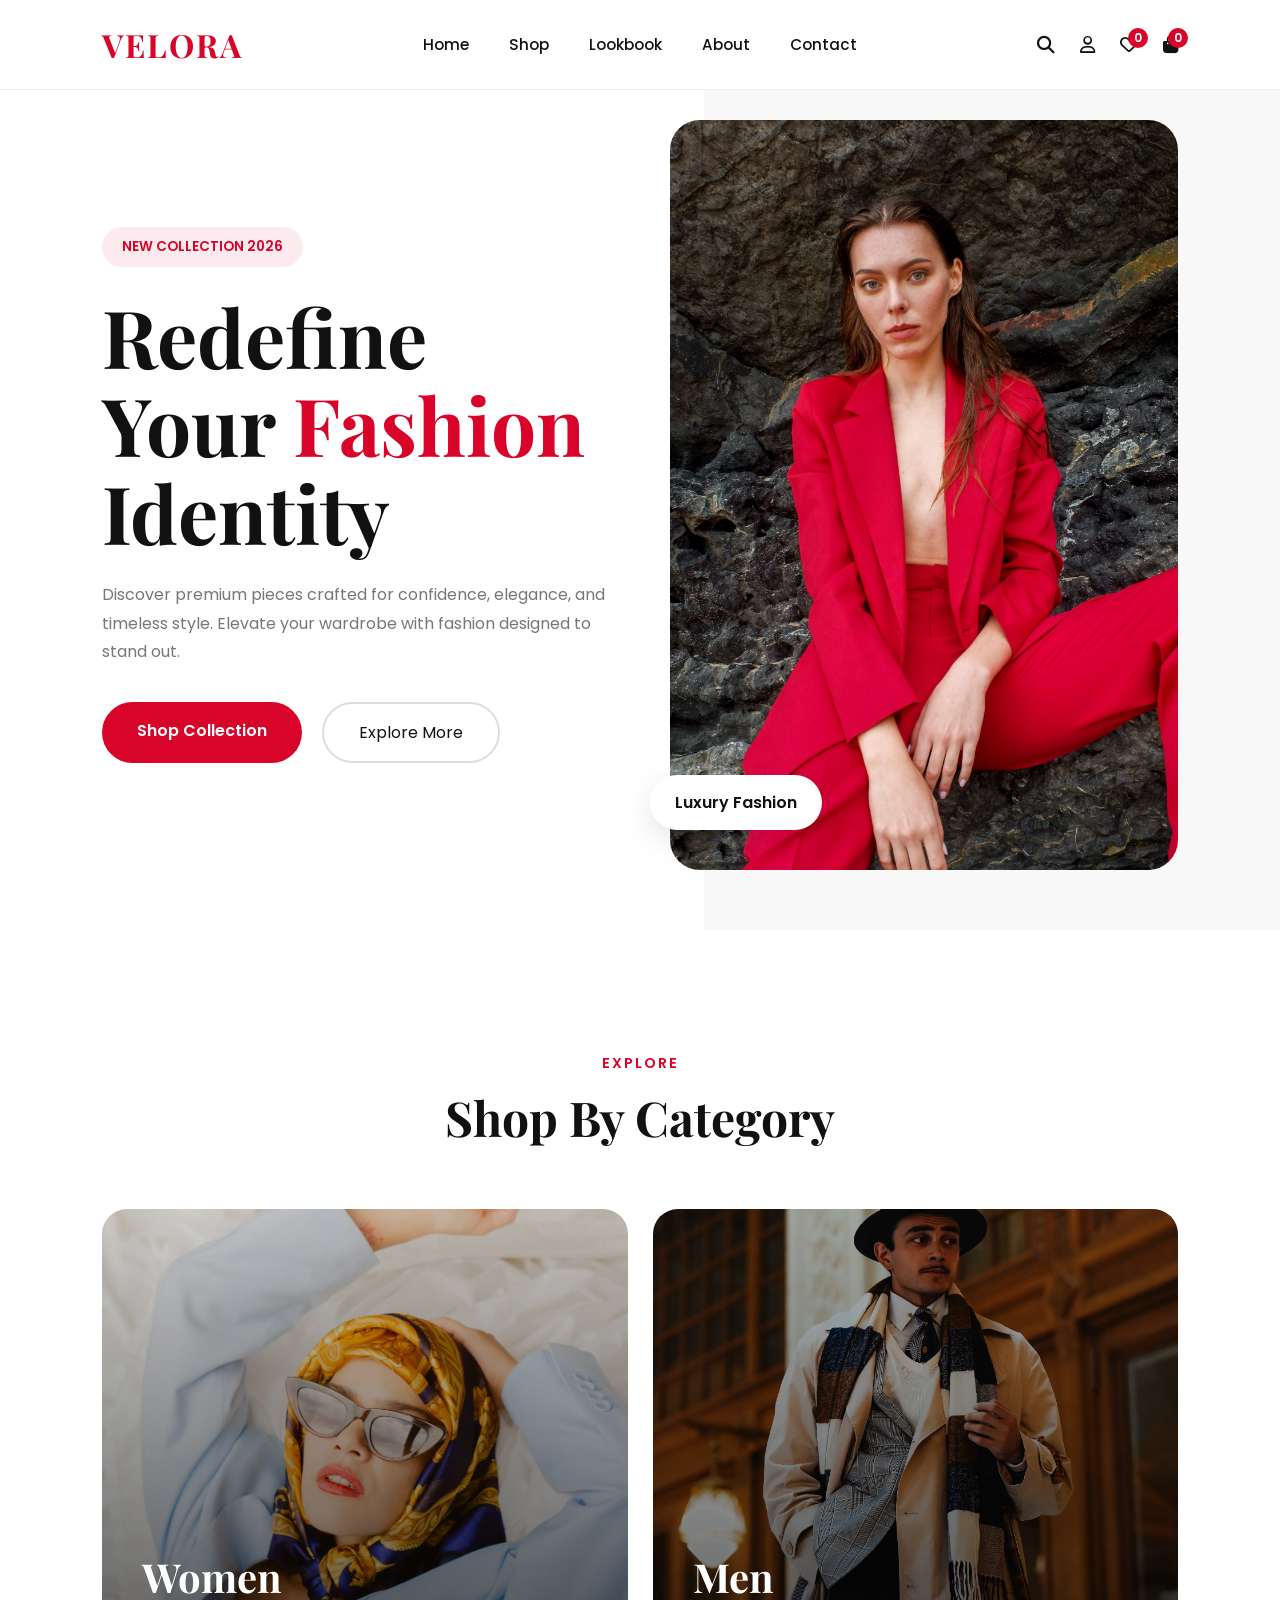
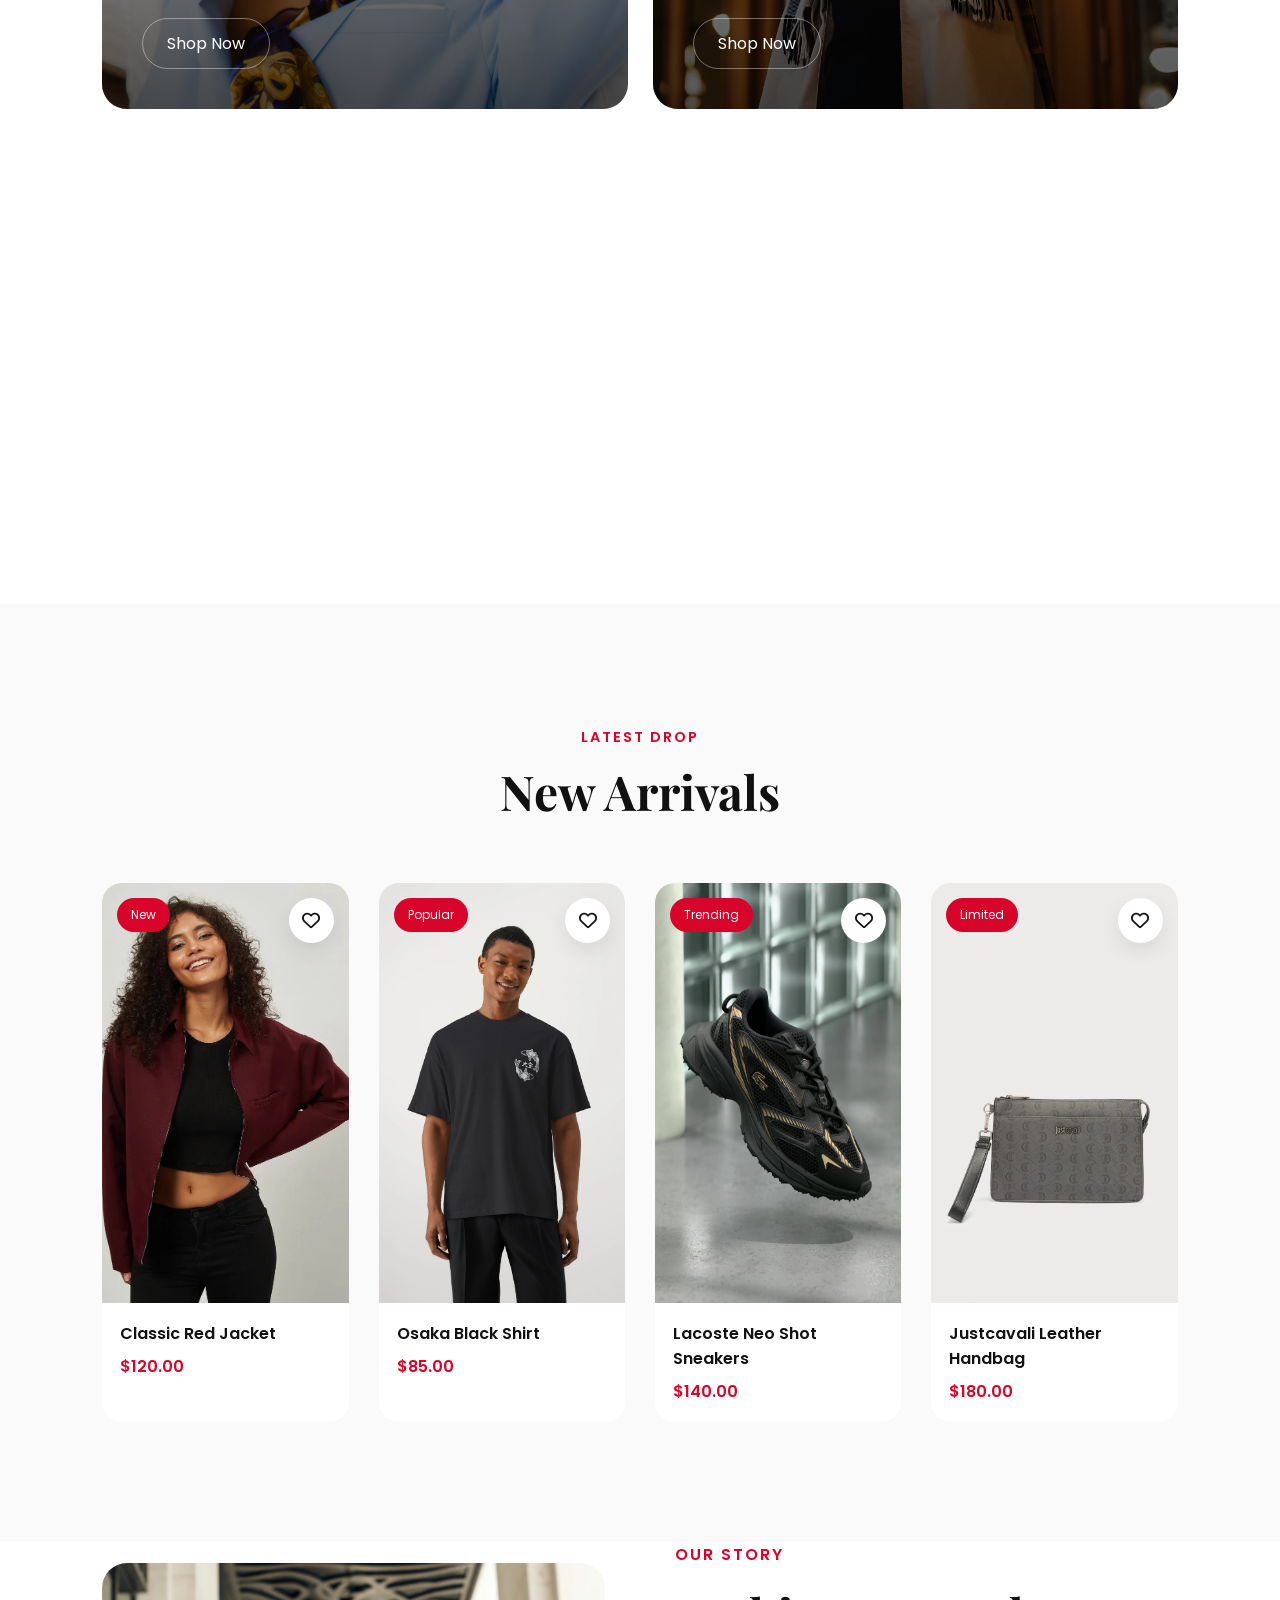
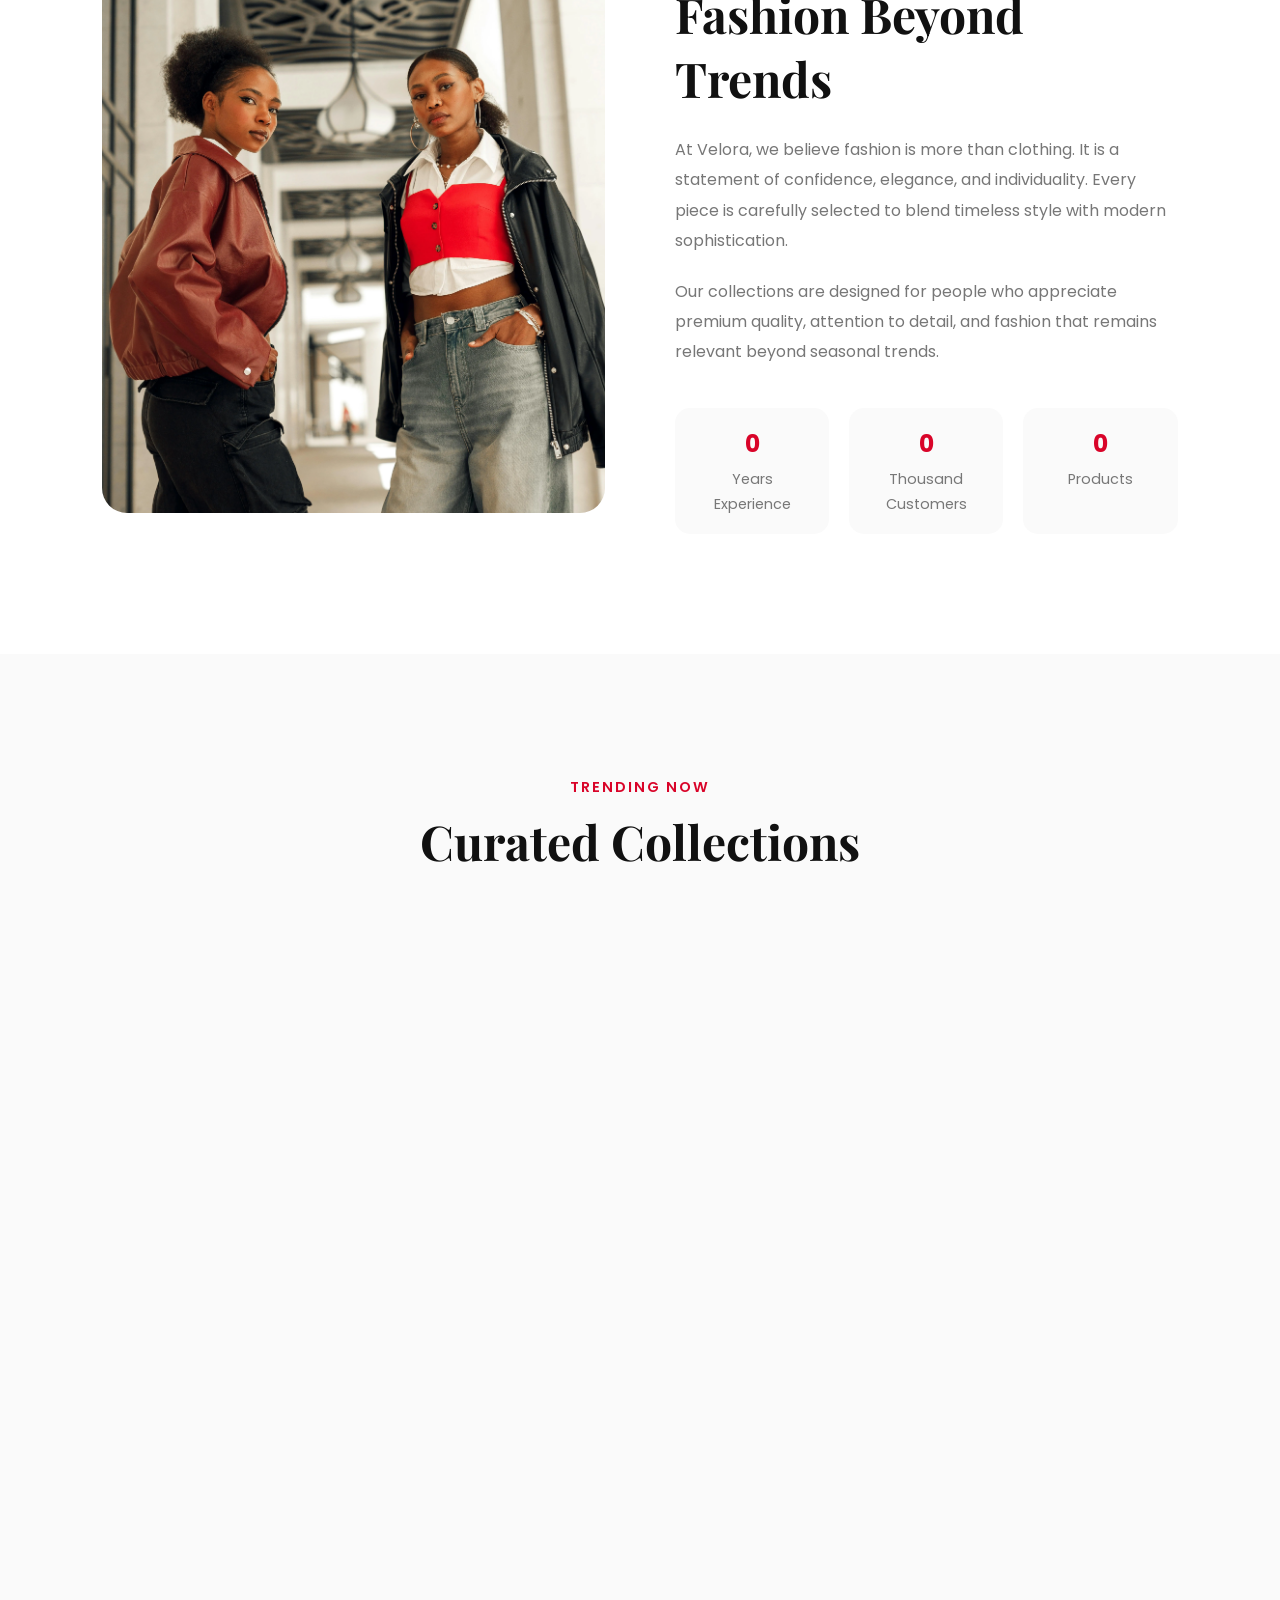
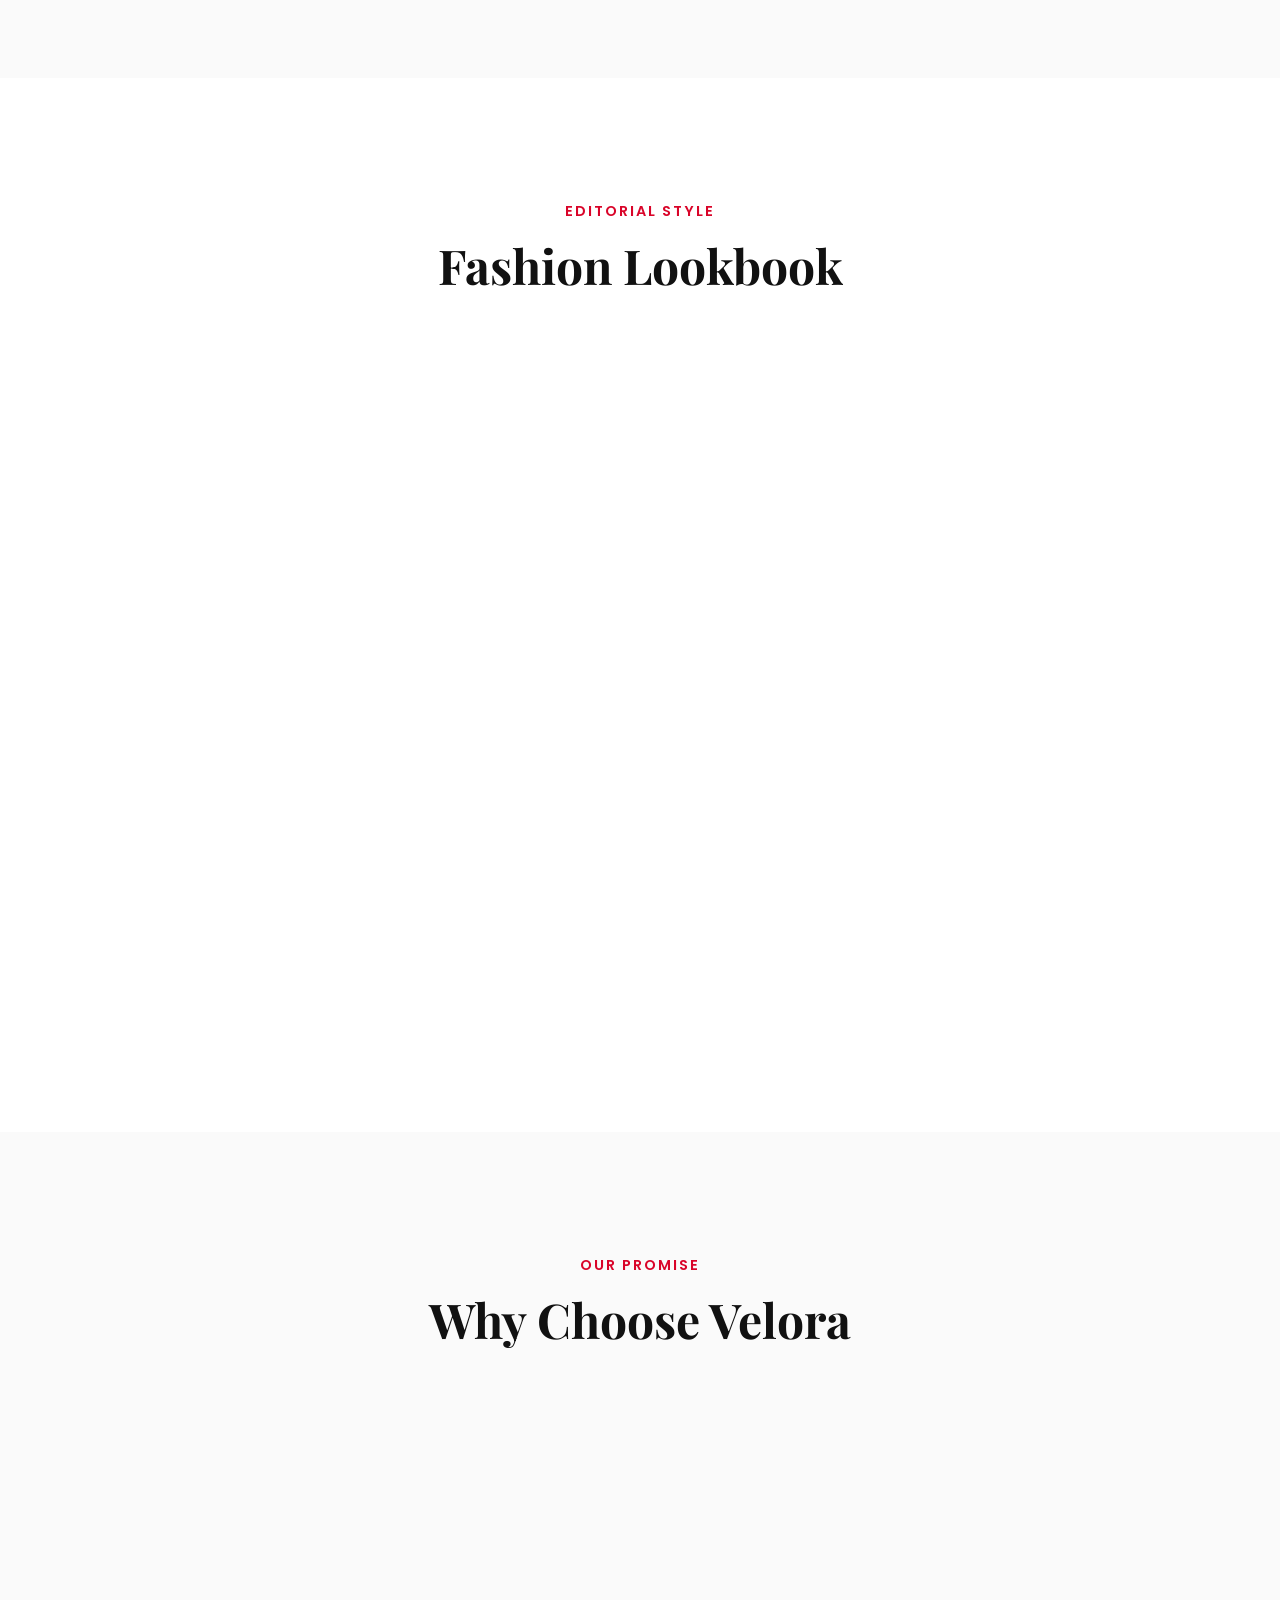
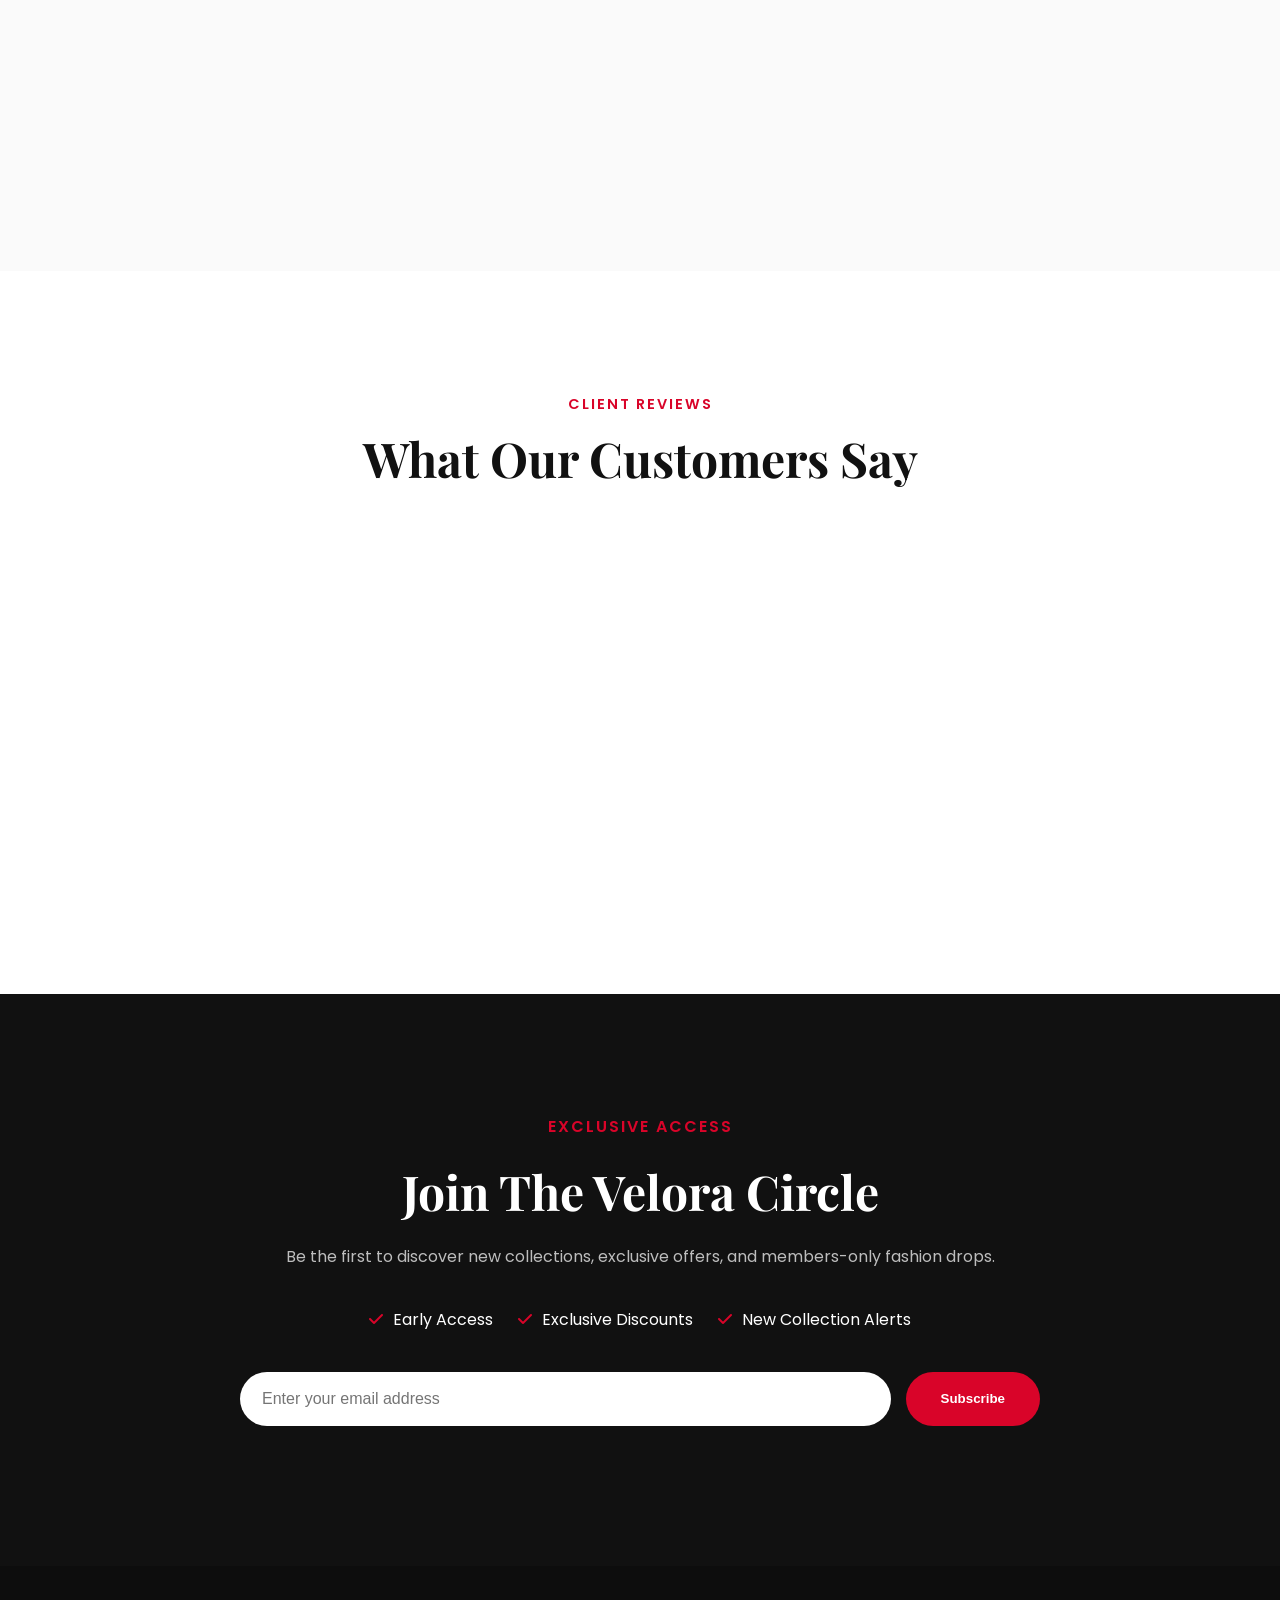
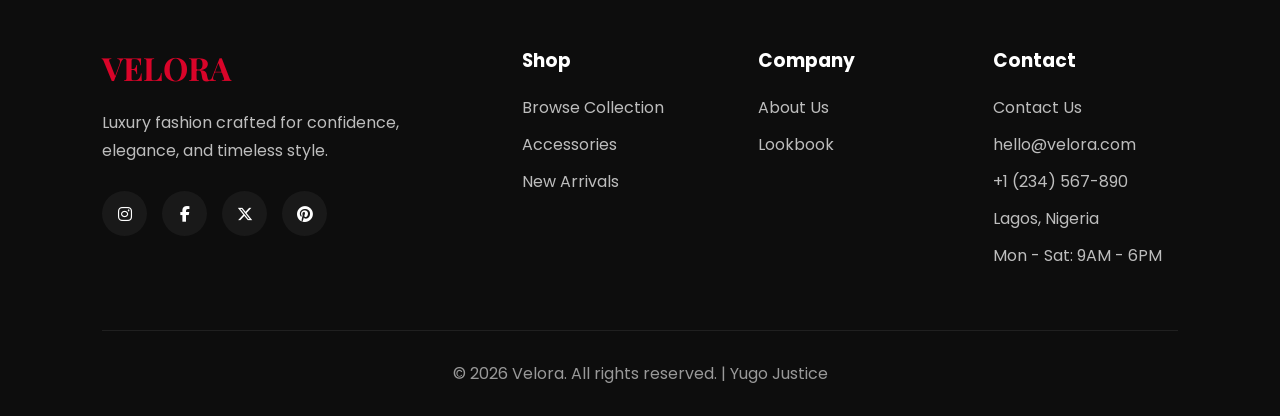
==== commit 0685f8ef: "changes made" ====
--- a/index.html
+++ b/index.html
@@ -744,14 +744,6 @@
       </div>
     </footer>
 
-    <!-- =============================================================================
-     BACK TO TOP BUTTON
-=========================== -->
-
-    <button class="back-to-top">
-      <i class="fa-solid fa-arrow-up"></i>
-    </button>
-
     <!-- =====================================================================================
      SEARCH OVERLAY
 ===================================================================================== -->
